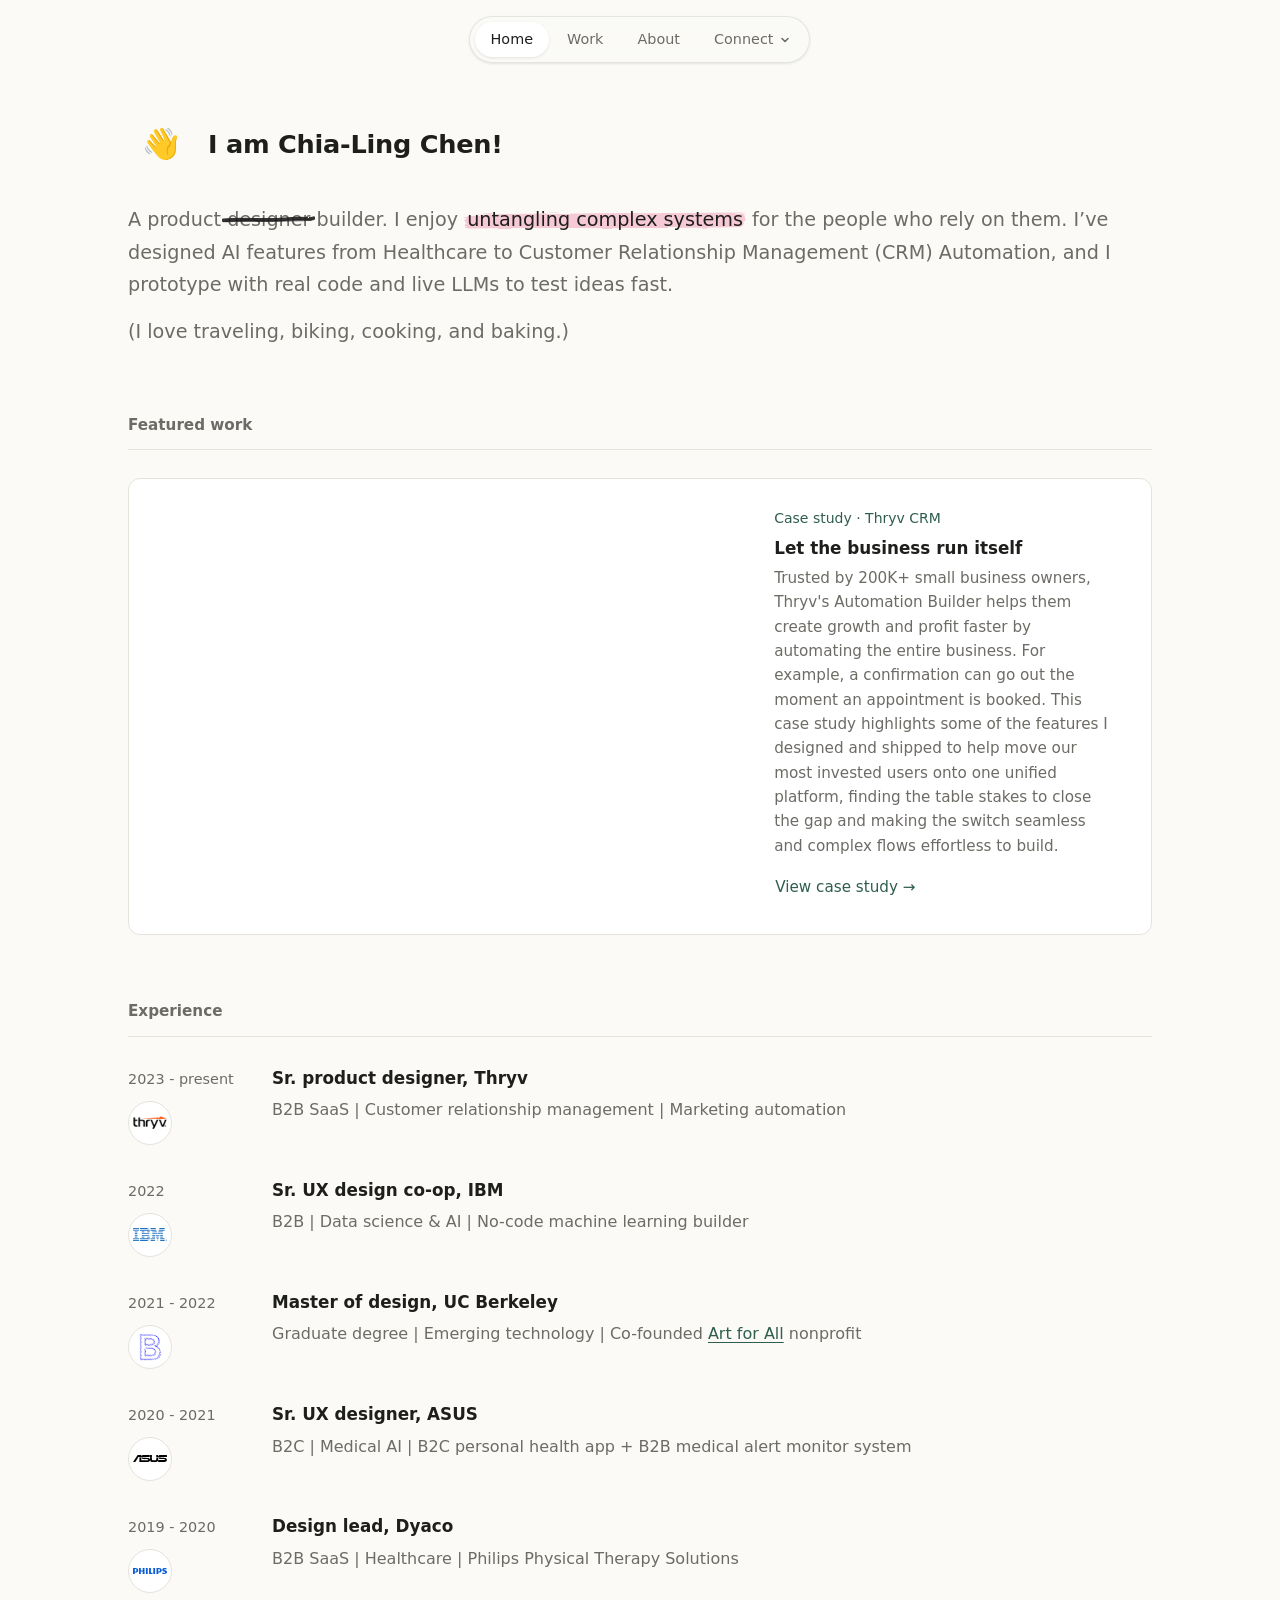
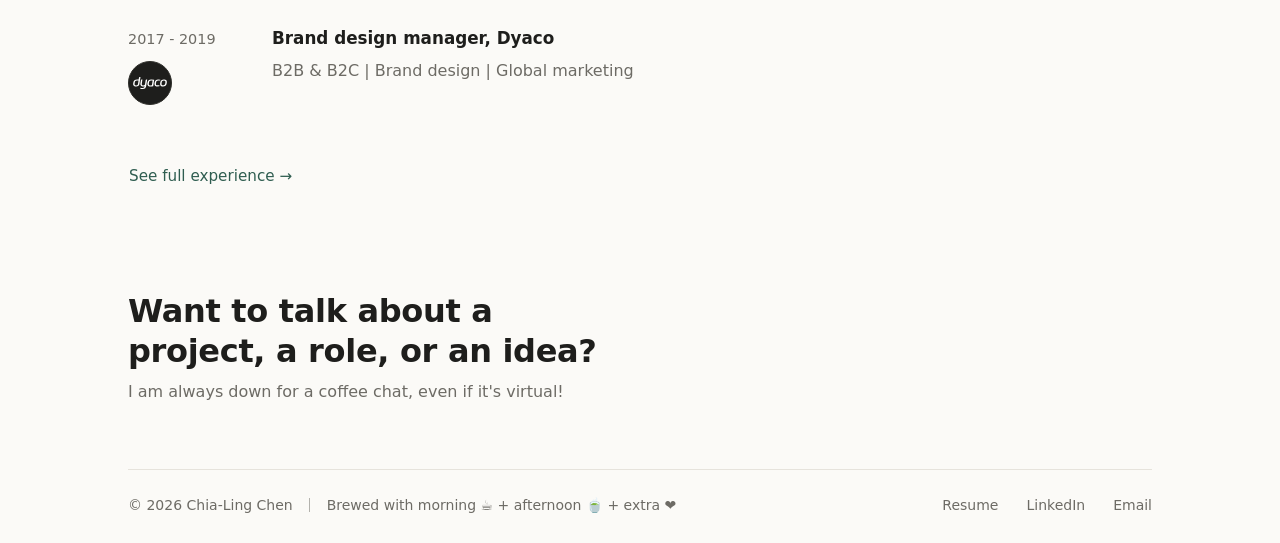
==== index.html @ 79705619 "Scale the AI loop diagram down beside its note Co-Authored-By: Claude Opus 5 <noreply@anthropic.com>" ====
<!doctype html>
<html lang="en">
<head>
  <meta charset="utf-8">
  <meta name="viewport" content="width=device-width, initial-scale=1">
  <meta name="color-scheme" content="light dark">
  <title>Chia-Ling Chen</title>
  <meta name="description" content="Chia-Ling Chen, product builder at Thryv CRM.">
  <link rel="stylesheet" href="style.css?v=75">
  <script>
    // First visit to home: hold the intro until the welcome sequence plays (?intro replays it)
    try {
      var replay = /[?&](intro|peek)\b/.test(location.search);
      if (!matchMedia('(prefers-reduced-motion: reduce)').matches && (replay || localStorage.getItem('home-intro') !== '1')) {
        document.documentElement.classList.add('intro-pending');
      }
    } catch (e) {}
  </script>
  <!-- Google tag (gtag.js) -->
  <script async src="https://www.googletagmanager.com/gtag/js?id=G-9GZDQ40ZDH"></script>
  <script>
    window.dataLayer = window.dataLayer || [];
    function gtag(){dataLayer.push(arguments);}
    gtag('js', new Date());
    gtag('config', 'G-9GZDQ40ZDH');
  </script>
</head>
<body>
  <main>
    <header class="site-header">
      <nav class="anchors" aria-label="Site">
        <span class="nav-indicator" aria-hidden="true"></span>
        <a href="index.html" aria-current="page">Home</a>
        <a href="thryv-automation.html">Work</a>
        <a href="about.html">About</a>
        <div class="nav-menu">
          <button class="nav-trigger" type="button" aria-expanded="false" aria-controls="connect-menu">Connect <svg class="nav-caret" viewBox="0 0 12 12" aria-hidden="true"><path d="M3 4.5 6 7.5 9 4.5"/></svg></button>
          <div class="nav-dropdown" id="connect-menu">
            <a href="https://app.box.com/s/g18ac6s28a0lqebf420xtzzz90ov93px" target="_blank" rel="noopener">
              <svg viewBox="0 0 24 24" aria-hidden="true"><path d="M14 3H7a2 2 0 0 0-2 2v14a2 2 0 0 0 2 2h10a2 2 0 0 0 2-2V8z"/><path d="M14 3v5h5M9 13h6M9 17h6"/></svg>Resume
            </a>
            <a href="https://www.linkedin.com/in/silvia-chia-ling-chen" target="_blank" rel="noopener">
              <svg viewBox="0 0 24 24" aria-hidden="true"><rect x="3" y="3" width="18" height="18" rx="3"/><path d="M8 10v7M8 7v.01M12 17v-4a2 2 0 0 1 4 0v4M12 10v7"/></svg>LinkedIn
            </a>
            <a href="mailto:chialing83@gmail.com">
              <svg viewBox="0 0 24 24" aria-hidden="true"><rect x="3" y="5" width="18" height="14" rx="2"/><path d="m3 7 9 6 9-6"/></svg>Email
            </a>
          </div>
        </div>
      </nav>
    </header>

    <header id="hi" class="hero">
      <div class="hero-top">
        <span class="avatar-ring">
          <span class="avatar" tabindex="0" role="img" aria-label="Chia-Ling Chen, profile picture">
            <span class="avatar__card">
              <img fetchpriority="high" decoding="async" class="avatar__photo" src="avatar.jpg" alt="" />
              <span class="avatar__wave" aria-hidden="true"><span class="avatar__hand">👋</span></span>
            </span>
          </span>
        </span>
        <div>
          <h1>I am Chia-Ling Chen!</h1>
        </div>
      </div>
      <p class="bio">A product <s>designer</s> builder. I enjoy <mark>untangling complex systems</mark> for the people who rely on them. I’ve designed AI features from Healthcare to Customer Relationship Management (CRM) Automation, and I prototype with real code and live LLMs to test ideas fast.</p>
      <p class="bio-aside">(I love traveling, biking, cooking, and baking.)</p>
    </header>

    <section id="highlights">
      <h2>Featured work</h2>
      <a class="card card--hero" href="thryv-automation.html">
        <figure class="card__media">
          <video autoplay src="media/thryv-automation/hero-flow.mp4" muted loop playsinline preload="auto" aria-label="Automation Builder canvas in Thryv CRM"></video>
        </figure>
        <div class="card__body">
          <div class="platform">Case study · Thryv CRM</div>
          <h3>Let the business run itself</h3>
          <p>Trusted by 200K+ small business owners, Thryv's Automation Builder helps them create growth and profit faster by automating the entire business. For example, a confirmation can go out the moment an appointment is booked. This case study highlights some of the features I designed and shipped to help move our most invested users onto one unified platform, finding the table stakes to close the gap and making the switch seamless and complex flows effortless to build.</p>
          <span class="card__cta">View case study →</span>
        </div>
      </a>
      <!-- Placeholder projects, hidden until they are ready: remove "hidden" to show them -->
      <div class="cards" hidden>
        <a class="card" href="#">
          <div class="platform">Web app</div>
          <h3>Project title</h3>
          <p>One line on what it is and why it matters.</p>
        </a>
        <a class="card" href="#">
          <div class="platform">Case study</div>
          <h3>Project title</h3>
          <p>One line on the problem you solved.</p>
        </a>
        <a class="card" href="#">
          <div class="platform">Open source</div>
          <h3>Project title</h3>
          <p>One line on what it does.</p>
        </a>
      </div>
    </section>

    <section id="experience">
      <h2>Experience</h2>
      <ol class="timeline">
        <li>
          <div class="year-col">
            <div class="year">2023 - present</div>
            <a class="logo logo--img" href="https://www.thryv.com/" target="_blank" rel="noopener" aria-label="Thryv website"><img decoding="async" loading="lazy" src="logos/thryv.png" alt=""></a>
          </div>
          <div>
            <h3>Sr. product designer, Thryv</h3>
            <p>B2B SaaS | Customer relationship management | Marketing automation</p>
          </div>
        </li>
        <li>
          <div class="year-col">
            <div class="year">2022</div>
            <a class="logo logo--img" href="https://www.ibm.com/" target="_blank" rel="noopener" aria-label="IBM website"><img decoding="async" loading="lazy" src="logos/ibm.svg" alt=""></a>
          </div>
          <div>
            <h3>Sr. UX design co-op, IBM</h3>
            <p>B2B | Data science &amp; AI | No-code machine learning builder</p>
          </div>
        </li>
        <li>
          <div class="year-col">
            <div class="year">2021 - 2022</div>
            <a class="logo logo--img" href="https://design.berkeley.edu/" target="_blank" rel="noopener" aria-label="Berkeley MDes website"><img decoding="async" loading="lazy" src="logos/berkeley-mdes.jpg" alt=""></a>
          </div>
          <div>
            <h3>Master of design, UC Berkeley</h3>
            <p>Graduate degree | Emerging technology | Co-founded <a href="https://app.art-for-all.tw/exhibitions" target="_blank" rel="noopener">Art for All</a> nonprofit</p>
          </div>
        </li>
        <li>
          <div class="year-col">
            <div class="year">2020 - 2021</div>
            <a class="logo logo--img" href="https://aics.asus.com/home/" target="_blank" rel="noopener" aria-label="ASUS website"><img decoding="async" loading="lazy" src="logos/asus.svg" alt=""></a>
          </div>
          <div>
            <h3>Sr. UX designer, ASUS</h3>
            <p>B2C | Medical AI | B2C personal health app + B2B medical alert monitor system</p>
          </div>
        </li>
        <li>
          <div class="year-col">
            <div class="year">2019 - 2020</div>
            <a class="logo logo--img" href="https://www.philips.com/" target="_blank" rel="noopener" aria-label="Philips website"><img decoding="async" loading="lazy" src="logos/philips.svg" alt=""></a>
          </div>
          <div>
            <h3>Design lead, Dyaco</h3>
            <p>B2B SaaS | Healthcare | Philips Physical Therapy Solutions</p>
          </div>
        </li>
        <li>
          <div class="year-col">
            <div class="year">2017 - 2019</div>
            <a class="logo logo--img logo--dark" href="https://dyaco.com/en/" target="_blank" rel="noopener" aria-label="Dyaco website"><img decoding="async" loading="lazy" src="logos/dyaco.svg" alt=""></a>
          </div>
          <div>
            <h3>Brand design manager, Dyaco</h3>
            <p>B2B &amp; B2C | Brand design | Global marketing</p>
          </div>
        </li>
      </ol>
      <p class="more"><a href="about.html">See full experience →</a></p>
    </section>

    <section class="cta" aria-label="Get in touch">
      <p class="footer__pitch">Want to talk about a project, a role, or an idea?</p>
      <p class="footer__sub">I am always down for a coffee chat, even if it's virtual!</p>
    </section>

    <footer>
      <p class="footer__note">&copy; 2026 Chia-Ling Chen <span class="footer__sep" aria-hidden="true"></span> Brewed with morning ☕️ + afternoon 🍵 + extra ❤️</p>
      <nav class="footer__links" aria-label="Contact">
        <a href="https://app.box.com/s/g18ac6s28a0lqebf420xtzzz90ov93px" target="_blank" rel="noopener">Resume</a>
        <a href="https://www.linkedin.com/in/silvia-chia-ling-chen" target="_blank" rel="noopener">LinkedIn</a>
        <a href="mailto:chialing83@gmail.com">Email</a>
      </nav>
    </footer>
  </main>
  <script>
    // Toggle on tap/click for touch devices
    const avatar = document.querySelector('.avatar');
    avatar.addEventListener('click', () => avatar.classList.toggle('is-active'));

    // First visit: play the welcome sequence, then flip the profile photo once to hint at the wave
    const root = document.documentElement;
    if (root.classList.contains('intro-pending')) {
      const start = () => {
        root.classList.remove('intro-pending');
        root.classList.add('intro-play');
        try { localStorage.setItem('home-intro', '1'); } catch (e) {}
        setTimeout(() => {
          if (avatar.matches(':hover') || avatar.classList.contains('is-active')) return;
          avatar.classList.add('is-peek');
          setTimeout(() => avatar.classList.remove('is-peek'), 1900);
        }, 150);
      };
      // Wait until the tab is visible, so a page opened in the background still gets it
      if (document.visibilityState === 'visible') start();
      else document.addEventListener('visibilitychange', function onShow() {
        if (document.visibilityState !== 'visible') return;
        document.removeEventListener('visibilitychange', onShow);
        start();
      });
    }
  </script>
  <script src="nav.js?v=2"></script>
  <script src="motion.js?v=7"></script>
</body>
</html>
---- style.css ----
:root {
  --bg: #fbfaf7;
  --fg: #1e1e1c;
  --muted: #6d6b65;
  --accent: #2f5d50;
  --card: #ffffff;
  --border: #e6e3dc;
  --avatar: #d9e4df;
  --mark: #f6d3dd;
  --strike-crayon: url("data:image/svg+xml,%3Csvg xmlns=%22http://www.w3.org/2000/svg%22 viewBox=%220 0 200 24%22 preserveAspectRatio=%22none%22%3E%3Cfilter id=%22c%22 x=%22-5%25%22 y=%22-50%25%22 width=%22110%25%22 height=%22200%25%22%3E%3CfeTurbulence type=%22fractalNoise%22 baseFrequency=%220.8%22 numOctaves=%222%22 seed=%223%22/%3E%3CfeDisplacementMap in=%22SourceGraphic%22 scale=%223%22/%3E%3C/filter%3E%3Cg filter=%22url%28%23c%29%22 fill=%22none%22 stroke=%22%231e1e1c%22 stroke-linecap=%22round%22%3E%3Cpath d=%22M3 13 C 45 9, 90 15, 135 11 S 185 13, 197 9%22 stroke-width=%226.8%22 opacity=%220.9%22/%3E%3Cpath d=%22M8 15 C 60 12, 120 16, 192 12%22 stroke-width=%223.2%22 opacity=%220.55%22/%3E%3C/g%3E%3C/svg%3E");
  --mark-brush: url("data:image/svg+xml,%3Csvg xmlns=%22http://www.w3.org/2000/svg%22 viewBox=%220 0 200 40%22 preserveAspectRatio=%22none%22%3E%3Cfilter id=%22b%22 x=%22-5%25%22 y=%22-20%25%22 width=%22110%25%22 height=%22140%25%22%3E%3CfeTurbulence type=%22fractalNoise%22 baseFrequency=%220.04 0.6%22 numOctaves=%222%22 seed=%227%22/%3E%3CfeDisplacementMap in=%22SourceGraphic%22 scale=%225%22/%3E%3C/filter%3E%3Cpath filter=%22url%28%23b%29%22 fill=%22%23f6c9d6%22 d=%22M5 10 C 50 5, 120 8, 196 5 C 198 15, 197 26, 195 34 C 140 38, 70 35, 4 37 C 2 28, 3 18, 5 10 Z%22/%3E%3C/svg%3E");
}
@media (prefers-color-scheme: dark) {
  :root:not([data-theme="light"]) {
    --bg: #161614;
    --fg: #f1efe9;
    --muted: #a3a197;
    --accent: #8fc7b5;
    --card: #1f1f1c;
    --border: #2e2e2a;
    --avatar: #2b3834;
    --mark: #5a3a46;
    --strike-crayon: url("data:image/svg+xml,%3Csvg xmlns=%22http://www.w3.org/2000/svg%22 viewBox=%220 0 200 24%22 preserveAspectRatio=%22none%22%3E%3Cfilter id=%22c%22 x=%22-5%25%22 y=%22-50%25%22 width=%22110%25%22 height=%22200%25%22%3E%3CfeTurbulence type=%22fractalNoise%22 baseFrequency=%220.8%22 numOctaves=%222%22 seed=%223%22/%3E%3CfeDisplacementMap in=%22SourceGraphic%22 scale=%223%22/%3E%3C/filter%3E%3Cg filter=%22url%28%23c%29%22 fill=%22none%22 stroke=%22%23f1efe9%22 stroke-linecap=%22round%22%3E%3Cpath d=%22M3 13 C 45 9, 90 15, 135 11 S 185 13, 197 9%22 stroke-width=%226.8%22 opacity=%220.9%22/%3E%3Cpath d=%22M8 15 C 60 12, 120 16, 192 12%22 stroke-width=%223.2%22 opacity=%220.55%22/%3E%3C/g%3E%3C/svg%3E");
    --mark-brush: url("data:image/svg+xml,%3Csvg xmlns=%22http://www.w3.org/2000/svg%22 viewBox=%220 0 200 40%22 preserveAspectRatio=%22none%22%3E%3Cfilter id=%22b%22 x=%22-5%25%22 y=%22-20%25%22 width=%22110%25%22 height=%22140%25%22%3E%3CfeTurbulence type=%22fractalNoise%22 baseFrequency=%220.04 0.6%22 numOctaves=%222%22 seed=%227%22/%3E%3CfeDisplacementMap in=%22SourceGraphic%22 scale=%225%22/%3E%3C/filter%3E%3Cpath filter=%22url%28%23b%29%22 fill=%22%236a3d4d%22 d=%22M5 10 C 50 5, 120 8, 196 5 C 198 15, 197 26, 195 34 C 140 38, 70 35, 4 37 C 2 28, 3 18, 5 10 Z%22/%3E%3C/svg%3E");
  }
}
:root[data-theme="dark"] {
  --bg: #161614;
  --fg: #f1efe9;
  --muted: #a3a197;
  --accent: #8fc7b5;
  --card: #1f1f1c;
  --border: #2e2e2a;
  --avatar: #2b3834;
  --mark: #5a3a46;
  --strike-crayon: url("data:image/svg+xml,%3Csvg xmlns=%22http://www.w3.org/2000/svg%22 viewBox=%220 0 200 24%22 preserveAspectRatio=%22none%22%3E%3Cfilter id=%22c%22 x=%22-5%25%22 y=%22-50%25%22 width=%22110%25%22 height=%22200%25%22%3E%3CfeTurbulence type=%22fractalNoise%22 baseFrequency=%220.8%22 numOctaves=%222%22 seed=%223%22/%3E%3CfeDisplacementMap in=%22SourceGraphic%22 scale=%223%22/%3E%3C/filter%3E%3Cg filter=%22url%28%23c%29%22 fill=%22none%22 stroke=%22%23f1efe9%22 stroke-linecap=%22round%22%3E%3Cpath d=%22M3 13 C 45 9, 90 15, 135 11 S 185 13, 197 9%22 stroke-width=%226.8%22 opacity=%220.9%22/%3E%3Cpath d=%22M8 15 C 60 12, 120 16, 192 12%22 stroke-width=%223.2%22 opacity=%220.55%22/%3E%3C/g%3E%3C/svg%3E");
  --mark-brush: url("data:image/svg+xml,%3Csvg xmlns=%22http://www.w3.org/2000/svg%22 viewBox=%220 0 200 40%22 preserveAspectRatio=%22none%22%3E%3Cfilter id=%22b%22 x=%22-5%25%22 y=%22-20%25%22 width=%22110%25%22 height=%22140%25%22%3E%3CfeTurbulence type=%22fractalNoise%22 baseFrequency=%220.04 0.6%22 numOctaves=%222%22 seed=%227%22/%3E%3CfeDisplacementMap in=%22SourceGraphic%22 scale=%225%22/%3E%3C/filter%3E%3Cpath filter=%22url%28%23b%29%22 fill=%22%236a3d4d%22 d=%22M5 10 C 50 5, 120 8, 196 5 C 198 15, 197 26, 195 34 C 140 38, 70 35, 4 37 C 2 28, 3 18, 5 10 Z%22/%3E%3C/svg%3E");
}
* { box-sizing: border-box; }
[hidden] { display: none !important; }
html { scroll-behavior: smooth; scroll-padding-top: 88px; }
body {
  margin: 0;
  background: var(--bg);
  color: var(--fg);
  font-family: system-ui, -apple-system, "Segoe UI", Roboto, sans-serif;
  line-height: 1.6;
}
main {
  /* Width follows the viewport: full width on phones, a share of the screen above */
  width: 100%;
  margin: 0 auto;
  padding: 112px 20px 27px; /* room for the fixed nav; footer text sits 31px from the bottom, like the nav text from the top */
}
a { color: var(--accent); text-underline-offset: 3px; }

/* Floating frosted-glass nav pill with a sliding highlight */
.site-header {
  position: fixed;
  top: 16px;
  left: 0;
  right: 0;
  z-index: 50;
  display: flex;
  justify-content: center;
  padding: 0 16px;
  pointer-events: none;
}
nav.anchors {
  position: relative;
  display: flex;
  gap: 2px;
  padding: 5px;
  font-size: max(14px, 0.9rem);
  border-radius: 999px;
  background: color-mix(in srgb, var(--bg) 60%, transparent);
  -webkit-backdrop-filter: blur(12px) saturate(1.5);
  backdrop-filter: blur(12px) saturate(1.5);
  border: 1px solid color-mix(in srgb, var(--fg) 10%, transparent);
  box-shadow: 0 1px 3px rgba(0, 0, 0, 0.08), 0 1px 2px -1px rgba(0, 0, 0, 0.08);
  pointer-events: auto;
  transition: box-shadow 0.3s ease, background-color 0.3s ease;
}
.site-header.is-scrolled nav.anchors {
  background: color-mix(in srgb, var(--bg) 72%, transparent);
  box-shadow: 0 6px 20px rgba(0, 0, 0, 0.10), 0 1px 3px rgba(0, 0, 0, 0.06);
}
nav.anchors a {
  position: relative;
  z-index: 1;
  padding: 6px 16px;
  border-radius: 999px;
  color: var(--muted);
  font-weight: 500;
  text-decoration: none;
  transition: color 0.2s ease;
}
nav.anchors a:hover,
nav.anchors a:focus-visible,
nav.anchors a[aria-current="page"] { color: var(--fg); }
.nav-menu { position: relative; display: flex; }
.nav-trigger {
  position: relative;
  z-index: 1;
  display: inline-flex;
  align-items: center;
  gap: 4px;
  padding: 6px 14px 6px 16px;
  border: 0;
  border-radius: 999px;
  background: none;
  font: inherit;
  font-weight: 500;
  color: var(--muted);
  cursor: pointer;
  transition: color 0.2s ease;
}
.nav-trigger:hover, .nav-trigger:focus-visible, .nav-menu.is-open .nav-trigger { color: var(--fg); }
.nav-caret { width: 12px; height: 12px; fill: none; stroke: currentColor; stroke-width: 1.6; stroke-linecap: round; stroke-linejoin: round; transition: transform 0.25s ease; }
.nav-menu.is-open .nav-caret { transform: rotate(180deg); }
.nav-dropdown {
  position: absolute;
  top: calc(100% + 12px);
  right: -5px;
  min-width: 168px;
  padding: 6px;
  border-radius: 16px;
  background: color-mix(in srgb, var(--bg) 85%, transparent);
  -webkit-backdrop-filter: blur(12px) saturate(1.5);
  backdrop-filter: blur(12px) saturate(1.5);
  border: 1px solid color-mix(in srgb, var(--fg) 10%, transparent);
  box-shadow: 0 10px 30px rgba(0, 0, 0, 0.12), 0 2px 6px rgba(0, 0, 0, 0.06);
  opacity: 0;
  visibility: hidden;
  transform: translateY(-6px) scale(0.98);
  transform-origin: top right;
  transition: opacity 0.2s ease, transform 0.25s cubic-bezier(0.22, 1, 0.36, 1), visibility 0s linear 0.25s;
}
.nav-menu.is-open .nav-dropdown {
  opacity: 1;
  visibility: visible;
  transform: none;
  transition: opacity 0.2s ease, transform 0.25s cubic-bezier(0.22, 1, 0.36, 1), visibility 0s;
}
nav.anchors .nav-dropdown a {
  display: flex;
  align-items: center;
  gap: 10px;
  padding: 8px 12px;
  border-radius: 10px;
  color: var(--fg);
  transition: background-color 0.15s ease, color 0.15s ease;
}
nav.anchors .nav-dropdown a:hover,
nav.anchors .nav-dropdown a:focus-visible { background: var(--card); color: var(--accent); }
.nav-dropdown svg { width: 16px; height: 16px; flex-shrink: 0; fill: none; stroke: currentColor; stroke-width: 1.8; stroke-linecap: round; stroke-linejoin: round; }
.nav-indicator {
  position: absolute;
  top: 5px;
  bottom: 5px;
  left: 0;
  width: 0;
  border-radius: 999px;
  background: var(--card);
  box-shadow: 0 1px 3px rgba(0, 0, 0, 0.10);
  opacity: 0;
  transition: left 0.35s cubic-bezier(0.4, 0, 0.2, 1), width 0.35s cubic-bezier(0.4, 0, 0.2, 1), opacity 0.2s ease;
}
@media (prefers-reduced-motion: reduce) {
  .nav-indicator { transition: opacity 0.2s ease; }
}

.hero-top { display: flex; align-items: center; gap: 16px; margin: 0 0 28px; }
.avatar-ring {
  display: inline-flex;
  flex-shrink: 0;
  padding: 2px;
  border: 2px solid var(--accent);
  border-radius: 50%;
  transition: transform 0.2s ease, border-color 0.3s ease;
}
/* Wave state: drop the ring and the circle so only the hand shows */
.avatar-ring:hover,
.avatar-ring:focus-within,
.avatar-ring:has(.is-active),
.avatar-ring:has(.is-peek) {
  border-color: transparent;
}
.avatar {
  display: block;
  position: relative;
  width: 3.5rem;
  height: 3.5rem;
  border-radius: 50%;
  cursor: pointer;
  outline: none;
  perspective: 400px;
}
/* Card that flips horizontally: photo on the front, wave on the back */
.avatar__card {
  position: absolute;
  inset: 0;
  transform-style: preserve-3d;
  transition: transform 0.6s cubic-bezier(0.4, 0.2, 0.2, 1);
}
.avatar:hover .avatar__card,
.avatar:focus .avatar__card,
.avatar.is-active .avatar__card,
.avatar.is-peek .avatar__card {
  transform: rotateY(180deg);
}
.avatar__photo,
.avatar__wave {
  position: absolute;
  inset: 0;
  width: 100%;
  height: 100%;
  border-radius: 50%;
  backface-visibility: hidden;
  -webkit-backface-visibility: hidden;
}
.avatar__photo {
  object-fit: cover;
  background: var(--avatar);
}
.avatar__wave {
  display: flex;
  align-items: center;
  justify-content: center;
  font-size: 1.875rem;
  transform: rotateY(180deg);
}
.avatar__hand { display: inline-block; transform-origin: 70% 70%; }
.avatar:hover .avatar__hand,
.avatar:focus .avatar__hand,
.avatar.is-active .avatar__hand,
.avatar.is-peek .avatar__hand {
  animation: wave 0.8s ease-in-out 0.5s;
}
@media (prefers-reduced-motion: reduce) {
  .avatar__card { transition: none; }
  .avatar__hand { animation: none !important; }
}
@keyframes wave {
  0%, 100% { transform: rotate(0deg); }
  20%      { transform: rotate(18deg); }
  40%      { transform: rotate(-12deg); }
  60%      { transform: rotate(14deg); }
  80%      { transform: rotate(-6deg); }
}
.hero h1 { font-size: 1.6rem; margin: 0; letter-spacing: -0.01em; line-height: 1.2; }
.hero .sub { margin: 2px 0 0; font-size: max(14px, 0.95rem); color: var(--muted); }
.bio { margin: 0; font-size: 1.2rem; line-height: 1.7; color: var(--muted); }
.bio s {
  /* Crayon-style strike, drawn as a textured stroke across the word */
  position: relative;
  text-decoration: none;
  padding: 0 3px;
  margin: 0 -3px;
}
.bio s::after {
  content: "";
  position: absolute;
  left: -2px;
  right: -2px;
  top: 50%;
  height: 0.7em;
  transform: translateY(-50%);
  background: var(--strike-crayon) no-repeat center / 100% 100%;
  pointer-events: none;
}
.bio-aside { margin: 14px 0 0; font-size: 1.2rem; line-height: 1.7; color: var(--muted); }
.bio mark {
  /* Hand-drawn marker highlight with uneven edges; repeats cleanly across line wraps */
  background: var(--mark-brush) no-repeat 0 55% / 100% 88%;
  -webkit-box-decoration-break: clone;
  box-decoration-break: clone;
  color: var(--fg);
  padding: 0 6px;
  margin: 0 -3px;
}

.page-head h1 { font-size: 1.6rem; margin: 0 0 8px; letter-spacing: -0.01em; line-height: 1.2; }
.page-head p { margin: 0; font-size: 1.1rem; color: var(--muted); }
.more { margin: 20px 0 0; font-size: max(14px, 0.95rem); }
.more a { text-decoration: none; }

section { margin-top: 64px; scroll-margin-top: 24px; }
h2 {
  font-size: max(14px, 0.95rem);
  font-weight: 600;
  color: var(--muted);
  margin: 0 0 28px;
  padding-bottom: 12px;
  border-bottom: 1px solid var(--border);
}

.timeline {
  list-style: none;
  margin: 0;
  padding: 0;
}
.timeline > li {
  display: grid;
  grid-template-columns: 7.5rem 1fr;
  gap: 24px;
  padding: 0 0 32px;
}
.year-col { display: flex; flex-direction: column; align-items: flex-start; gap: 10px; }
.year { color: var(--muted); font-size: max(14px, 0.9rem); padding-top: 3px; }
.timeline h3 { font-size: 1.05rem; margin: 0 0 6px; }
.timeline p { margin: 0; color: var(--muted); }
.timeline ul { margin: 0; padding-left: 1.1em; color: var(--muted); }
.timeline ul li + li { margin-top: 6px; }
.logo {
  display: grid;
  place-items: center;
  flex-shrink: 0;
  width: 2.75rem;
  height: 2.75rem;
  border-radius: 50%;
  overflow: hidden;
  background: var(--card);
  border: 1px solid var(--border);
  color: var(--muted);
  font-size: max(14px, 0.9rem);
  font-weight: 600;
}
.logo--img { padding: 4px; background: #fff; border-color: #e6e3dc; }
.logo--dark { background: #1e1e1c; border-color: #2e2e2a; }
a.logo { transition: transform 0.15s ease, box-shadow 0.15s ease; }
a.logo:hover, a.logo:focus-visible { transform: translateY(-2px); box-shadow: 0 0 0 2px var(--accent); }
.logo img { display: block; width: 100%; height: 100%; object-fit: contain; }
.exp-media { margin: 4px 0 14px; max-width: 80%; }
.exp-media img,
.exp-media video,
.exp-media__placeholder {
  display: block;
  width: 100%;
  aspect-ratio: 16 / 9;
  border: 1px solid var(--border);
  border-radius: 10px;
  object-fit: cover;
}
.exp-media__placeholder {
  display: grid;
  place-items: center;
  color: var(--muted);
  font-size: max(14px, 0.875rem);
  background: var(--card);
  border: 1px dashed var(--border);
}
.links { display: flex; flex-wrap: wrap; gap: 8px; margin-top: 12px; }
.link-btn {
  display: inline-flex;
  align-items: center;
  gap: 6px;
  padding: 5px 12px;
  font-size: max(14px, 0.875rem);
  color: var(--fg);
  text-decoration: none;
  background: var(--card);
  border: 1px solid var(--border);
  border-radius: 999px;
  transition: border-color 0.15s, color 0.15s;
}
.link-btn:hover, .link-btn:focus-visible { color: var(--accent); border-color: var(--accent); }

.cards {
  display: grid;
  grid-template-columns: repeat(auto-fit, minmax(200px, 1fr));
  gap: 16px;
}
.card {
  display: block;
  background: var(--card);
  border: 1px solid var(--border);
  border-radius: 12px;
  padding: 18px 20px;
  color: inherit;
  text-decoration: none;
  transition: border-color 0.15s ease, transform 0.15s ease;
}
.card:hover { border-color: var(--accent); transform: translateY(-2px); }
.card--hero {
  display: grid;
  grid-template-columns: 1fr;
  padding: 0;
  overflow: hidden;
  margin-bottom: 16px;
}
.card__media { margin: 0; }
.card__media img,
.card__media video,
.card--hero .exp-media__placeholder {
  display: block;
  width: 100%;
  height: 100%;
  aspect-ratio: 16 / 9;
  object-fit: cover;
  border: 0;
  border-radius: 0;
}
.card--hero .exp-media__placeholder { display: grid; place-items: center; border-bottom: 1px solid var(--border); }
.card__body { padding: 22px 24px 24px; display: flex; flex-direction: column; justify-content: center; }
.card--hero h3 { font-size: 1.35rem; margin: 8px 0 8px; }
.card--hero p { font-size: max(14px, 1rem); line-height: 1.6; }
.card__cta { margin-top: 16px; font-size: max(14px, 0.95rem); color: var(--accent); }
@media (min-width: 768px) {
  .card--hero { grid-template-columns: 3fr 2fr; }
  .card--hero .exp-media__placeholder { border-bottom: 0; border-right: 1px solid var(--border); }
  .card__body { padding: 28px 32px; }
}
.platform { font-size: max(14px, 0.875rem); font-weight: 500; color: var(--accent); }
.card h3 { margin: 6px 0 4px; font-size: 1.05rem; }
.card p { margin: 0; color: var(--muted); font-size: max(14px, 0.95rem); }


/* Closing call to action, left-aligned like the rest of the content */
.cta { margin-top: 96px; }
footer {
  display: flex;
  flex-wrap: wrap;
  align-items: center;
  justify-content: space-between;
  gap: 12px 32px;
  margin-top: 64px;
  padding-top: 24px;
  border-top: 1px solid var(--border);
  color: var(--muted);
}
.footer__pitch { max-width: 26em; margin: 0 0 8px; text-wrap: balance; font-size: 2rem; font-weight: 600; line-height: 1.25; letter-spacing: -0.01em; color: var(--fg); }
.footer__sub { margin: 0; font-size: max(14px, 1rem); color: var(--muted); }
.social { display: flex; justify-content: center; gap: 12px; margin-bottom: 32px; }
.icon-btn {
  display: grid;
  place-items: center;
  width: 2.75rem;
  height: 2.75rem;
  border-radius: 50%;
  border: 1px solid var(--border);
  background: var(--card);
  color: var(--fg);
  transition: color 0.15s ease, border-color 0.15s ease, transform 0.15s ease;
}
.icon-btn:hover, .icon-btn:focus-visible { color: var(--accent); border-color: var(--accent); transform: translateY(-2px); }
.icon-btn svg { width: 1.2rem; height: 1.2rem; fill: none; stroke: currentColor; stroke-width: 1.8; stroke-linecap: round; stroke-linejoin: round; }
.footer__note { margin: 0; font-size: 14px; color: var(--muted); }
.footer__sep { display: inline-block; width: 1px; height: 1em; margin: 0 12px; vertical-align: -0.15em; background: currentColor; opacity: 0.5; }
.footer__links { display: flex; flex-wrap: wrap; gap: 8px 28px; font-size: 14px; }
.footer__links a { color: var(--muted); text-decoration: none; transition: color 0.15s ease; }
.footer__links a:hover, .footer__links a:focus-visible { color: var(--fg); }

/* Content width breakpoints, as a share of the viewport */
@media (min-width: 768px) {
  main { width: 86vw; padding-left: 0; padding-right: 0; }
}
@media (min-width: 1024px) {
  main { width: 80vw; }
}
@media (min-width: 1440px) {
  main { width: 72vw; max-width: 1280px; }
  html { font-size: 106.25%; }  /* 17px base */
}
@media (min-width: 1920px) {
  html { font-size: 112.5%; }   /* 18px base */
}

/* Keep long text at a readable line length inside the wider column */

@media (max-width: 480px) {
  .footer__pitch { font-size: 1.5rem; }
  .hero h1 { font-size: 1.4rem; }
  .timeline > li { grid-template-columns: 1fr; gap: 8px; }
  .year-col { flex-direction: row; align-items: center; }
}

/* ---------- Subtle motion ---------- */
/* Scroll reveal: only hides content once motion.js has confirmed it can reveal it */
.reveal-ready .reveal {
  opacity: 0;
  transform: translateY(18px);
  transition: opacity 0.7s cubic-bezier(0.22, 1, 0.36, 1), transform 0.7s cubic-bezier(0.22, 1, 0.36, 1);
  transition-delay: var(--reveal-delay, 0ms);
}
.reveal-ready .reveal.is-visible { opacity: 1; transform: none; }

/* Hero work: the image eases in slightly on hover */
.card__media { overflow: hidden; }
.card__media > * { transition: transform 0.8s cubic-bezier(0.22, 1, 0.36, 1); }
.card--hero:hover .card__media > * { transform: scale(1.03); }
.card__cta { transition: transform 0.2s ease; display: inline-block; }
.card--hero:hover .card__cta { transform: translateX(4px); }

/* Text links with an arrow nudge right on hover */
.more a {
  /* Same nudge as the card's "View case study" link */
  display: inline-block;
  color: var(--accent);
  text-decoration: none;
  transition: transform 0.2s ease;
}
.more a:hover, .more a:focus-visible { transform: translateX(4px); }

@media (prefers-reduced-motion: reduce) {
  .reveal-ready .reveal { opacity: 1; transform: none; transition: none; }
  .card__media > *, .card__cta, .more a { transition: none; }
}

/* ---------- Case study ---------- */
.case-hero { margin: 0 0 48px; border-radius: 16px; overflow: hidden; background: var(--card); border: 1px solid var(--border); }
.case-hero video, .case-hero img { display: block; width: 100%; height: auto; }
/* Hero built from crops of one video, laid out as separate readable tiles */
.case-hero--clips {
  display: grid;
  grid-template-columns: 1.405fr 1.004fr;
  gap: 16px;
  background: none;
  border: 0;
  border-radius: 0;
  overflow: visible;
}
.hero-clip { position: relative; overflow: hidden; border-radius: 14px; border: 1px solid var(--border); background: #f7f7f7; }
.hero-clip video { display: block; width: 100%; height: 100%; object-fit: cover; }
.hero-clip--flow { grid-column: 1 / -1; }
/* Trim more off the left edge of the flow clip (about 19px of source) than the right (about 5px) */
.hero-clip--flow video { object-position: 80% 50%; }
/* Wider screens: all three clips in one short row so the title shows without scrolling */
@media (min-width: 768px) {
  .case-hero--clips { grid-template-columns: 2.216fr 1.405fr 1.004fr; gap: 12px; margin-bottom: 40px; }
  .hero-clip--flow { grid-column: auto; }
}

.case-kicker { margin: 0 0 8px; font-size: max(14px, 0.9rem); font-weight: 500; color: var(--accent); }
.case-head h1 { margin: 0 0 16px; font-size: 2rem; font-weight: 600; line-height: 1.2; letter-spacing: -0.01em; }
.case-lead { margin: 0; font-size: 1.2rem; line-height: 1.65; color: var(--muted); }
.case-meta {
  display: grid;
  grid-template-columns: repeat(auto-fit, minmax(160px, 1fr));
  gap: 20px 32px;
  margin: 40px 0 0;
  padding: 0;
}
.case-meta dt { font-size: max(14px, 0.875rem); color: var(--muted); margin: 0 0 4px; }
.case-meta dd { margin: 0; font-weight: 500; }
.case-section { margin-top: 72px; }
/* A rule marks the start of each opportunity */
.case-section--divided { margin-top: 80px; padding-top: 64px; border-top: 1px solid var(--border); }
.case-section h2 {
  margin: 0 0 16px;
  padding: 0;
  border: 0;
  font-size: 2rem;
  font-weight: 600;
  line-height: 1.2;
  letter-spacing: -0.01em;
  color: var(--fg);
}
.case-section h3 { margin: 40px 0 12px; font-size: 1.2rem; }

.case-text p { margin: 0 0 16px; color: var(--muted); line-height: 1.75; }
.case-text p.case-kicker { margin-bottom: 8px; color: var(--accent); }
.case-callout {
  padding: 16px 20px;
  border-left: 3px solid var(--accent);
  border-radius: 0;
  background: var(--card);
  color: var(--fg) !important;
}
.case-text .case-callout p { margin: 0 0 10px; color: var(--fg); }
.case-text .case-callout p:last-child { margin-bottom: 0; }
.case-text .case-callout .case-callout__title { margin-bottom: 2px; font-size: 1.1rem; font-weight: 600; }
.case-text .case-callout .case-callout__sub { color: var(--muted); }
.case-text .case-callout + .case-callout { margin-top: 16px; }
.case-text .case-callout ul { margin: 0; padding-left: 1.2em; color: var(--fg); line-height: 1.75; }
.case-text .case-callout li + li { margin-top: 6px; }
.case-list, .case-goals { margin: 0; padding-left: 1.2em; color: var(--muted); line-height: 1.75; }
.case-list li + li, .case-goals li + li { margin-top: 10px; }
.case-goals strong { color: var(--fg); }
.case-stats {
  list-style: none;
  margin: 0;
  padding: 0;
  display: grid;
  grid-template-columns: repeat(auto-fit, minmax(180px, 1fr));
  gap: 16px;
}
.case-stats li { padding: 20px; background: var(--card); border: 1px solid var(--border); border-radius: 12px; }
.case-stats strong { display: block; font-size: 2rem; line-height: 1.1; letter-spacing: -0.02em; color: var(--accent); }
.case-stats span { display: block; margin-top: 8px; color: var(--muted); font-size: max(14px, 0.95rem); line-height: 1.5; }
.case-figure { margin: 32px 0 0; }
.case-stats--outcome { margin-top: 32px; }
.case-figure img, .case-figure video {
  display: block;
  width: 100%;
  height: auto;
  border-radius: 12px;
  border: 1px solid var(--border);
  background: #fff;
}
/* Crops empty margins out of a clip without re-encoding it */
.video-crop { position: relative; overflow: hidden; border-radius: 12px; border: 1px solid var(--border); background: #fff; }
.case-figure .video-crop video { position: absolute; max-width: none; height: auto; border: 0; border-radius: 0; }
.case-figure figcaption { margin-top: 10px; font-size: max(14px, 0.9rem); color: var(--muted); }
/* Clips shown side by side share one frame shape so they line up */
.case-pair .case-figure video { aspect-ratio: 2 / 1; object-fit: cover; }
.case-figure--text { margin-bottom: 32px; }
.case-figure--small { max-width: 28rem; }
.case-split--logic { margin-bottom: 8px; }
/* Artwork with a transparent background sits straight on the page */
.case-figure--bare img { background: transparent; border: 0; border-radius: 0; }
/* Its dark text needs a light surface in dark mode */
@media (prefers-color-scheme: dark) {
  :root:not([data-theme="light"]) .case-figure--bare img { background: #f1efe9; border-radius: 12px; }
}
:root[data-theme="dark"] .case-figure--bare img { background: #f1efe9; border-radius: 12px; }
.case-pair { display: grid; grid-template-columns: 1fr; gap: 0 24px; }
.case-back { margin-top: 72px; }
@media (min-width: 900px) {
  .case-split { display: grid; grid-template-columns: 5fr 6fr; gap: 48px; align-items: center; }
  .case-split .case-figure { margin-top: 0; }
  .case-split--logic { grid-template-columns: minmax(0, 24rem) minmax(0, 1fr); gap: 40px; margin-top: 8px; }
  .case-split--logic .case-text p:last-of-type { margin-bottom: 16px; }
  /* A diagram beside a short note: the text leads, the artwork sits smaller */
  .case-split--note { grid-template-columns: minmax(0, 1fr) minmax(0, 22rem); }
  .case-pair { grid-template-columns: 1fr 1fr; align-items: start; }
  .case-pair--uneven { grid-template-columns: 3fr 2fr; }
  .case-pair--match { grid-template-columns: var(--a) var(--b); }
}

/* ---------- Lightbox ---------- */
.is-zoomable { cursor: zoom-in; transition: transform 0.25s ease, box-shadow 0.25s ease; }
.case-figure .is-zoomable:hover,
.exp-media .is-zoomable:hover { box-shadow: 0 8px 24px rgba(0, 0, 0, 0.08); }
.is-zoomable:focus-visible { outline: 2px solid var(--accent); outline-offset: 3px; }
html.lightbox-open { overflow: hidden; }
.lightbox {
  width: 100vw;
  height: 100dvh;
  max-width: none;
  max-height: none;
  margin: 0;
  padding: 0;
  border: 0;
  background: transparent;
  color: var(--fg);
  overflow: hidden;
}
.lightbox::backdrop { background: color-mix(in srgb, var(--bg) 96%, transparent); -webkit-backdrop-filter: blur(6px); backdrop-filter: blur(6px); }
.lightbox[open] { display: grid; grid-template-rows: auto 1fr auto; animation: lightbox-in 0.25s ease; }
@keyframes lightbox-in { from { opacity: 0; } to { opacity: 1; } }
.lightbox__bar { display: flex; align-items: center; justify-content: space-between; gap: 12px; padding: 14px 16px; }
.lightbox__count { font-size: max(14px, 0.9rem); opacity: 0.8; }
.lightbox__tools { display: flex; gap: 6px; }
.lightbox__btn, .lightbox__nav {
  display: grid;
  place-items: center;
  min-width: 40px;
  height: 40px;
  padding: 0 10px;
  border: 1px solid color-mix(in srgb, var(--fg) 18%, transparent);
  border-radius: 999px;
  background: color-mix(in srgb, var(--fg) 8%, transparent);
  color: inherit;
  font: inherit;
  font-size: max(14px, 0.95rem);
  cursor: pointer;
  transition: background-color 0.15s ease, border-color 0.15s ease;
}
.lightbox__btn:hover, .lightbox__nav:hover,
.lightbox__btn:focus-visible, .lightbox__nav:focus-visible { background: color-mix(in srgb, var(--fg) 18%, transparent); border-color: color-mix(in srgb, var(--fg) 40%, transparent); outline: none; }
.lightbox__btn[hidden] { display: none; }
.lightbox__zoom { min-width: 64px; }
.lightbox__stage {
  position: relative;
  overflow: auto;
  display: grid;
  place-items: center;
  padding: 0 64px;
  overscroll-behavior: contain;
}
.lightbox__stage img, .lightbox__stage video {
  display: block;
  max-width: 100%;
  max-height: calc(100dvh - 150px);
  border-radius: 10px;
  background: #fff;
  user-select: none;
}
.lightbox__stage img { cursor: zoom-in; }
.lightbox__stage.is-zoomed { place-items: start; }
.lightbox__stage.is-zoomed img { max-width: none; max-height: none; cursor: grab; border-radius: 0; }
.lightbox__stage.is-dragging img { cursor: grabbing; }
.lightbox__nav {
  position: absolute;
  top: 50%;
  transform: translateY(-50%);
  width: 44px;
  height: 44px;
  padding: 0;
  font-size: 1.5rem;
  line-height: 1;
}
.lightbox__nav--prev { left: 12px; }
.lightbox__nav--next { right: 12px; }
.lightbox__caption { margin: 0; padding: 12px 16px 18px; text-align: center; font-size: max(14px, 0.95rem); opacity: 0.85; }
@media (max-width: 600px) {
  .lightbox__stage { padding: 0 12px; }
  .lightbox__nav { top: auto; bottom: 56px; transform: none; }
}
@media (prefers-reduced-motion: reduce) {
  .lightbox[open] { animation: none; }
  .is-zoomable { transition: none; }
}

/* ---------- Home welcome sequence (first visit) ---------- */
.intro-pending .hero-top,
.intro-pending .bio,
.intro-pending .bio-aside { opacity: 0; }
.intro-play .hero-top { animation: intro-up 0.7s cubic-bezier(0.22, 1, 0.36, 1) both; }
.intro-play .bio { animation: intro-up 0.7s cubic-bezier(0.22, 1, 0.36, 1) 0.25s both; }
.intro-play .bio-aside { animation: intro-up 0.6s cubic-bezier(0.22, 1, 0.36, 1) 0.5s both; }
@keyframes intro-up { from { opacity: 0; transform: translateY(14px); } to { opacity: 1; transform: none; } }

/* ---------- Case study masthead ---------- */
/* Hero and title stay pinned while the rest of the case study scrolls up over them */
.masthead-pinned .case-masthead { position: sticky; top: 112px; z-index: 0; }
.masthead-pinned .case-body {
  position: relative;
  z-index: 1;
  background: var(--bg);
  margin-top: -8px;
  /* extend the sheet past the content edges so the pinned hero never peeks out at the sides */
  box-shadow: 0 0 0 100vmax var(--bg);
  clip-path: inset(0 -100vmax 0);  /* extend sideways only, never over the footer below */
  padding-top: 8px;
}

@media (max-width: 480px) {
  .case-head h1, .case-section h2 { font-size: 1.6rem; }
}

/* Text buttons ("View case study", "See full experience"): a pill stroke appears on hover.
   The border and padding are always there, so nothing shifts when it shows; the negative
   margin keeps the label aligned with the text around it. */
.card__cta,
.more a {
  padding: 6px 14px;
  margin-left: -14px;
  border: 1px solid transparent;
  border-radius: 999px;
  transition: transform 0.2s ease, border-color 0.2s ease;
}
.card--hero:hover .card__cta,
.card--hero:focus-visible .card__cta,
.more a:hover,
.more a:focus-visible { border-color: var(--accent); }
.card__body .card__cta { align-self: flex-start; margin-top: 10px; }
@media (prefers-reduced-motion: reduce) {
  .card__cta, .more a { transition: border-color 0.2s ease; }
  .card--hero:hover .card__cta, .more a:hover, .more a:focus-visible { transform: none; }
}
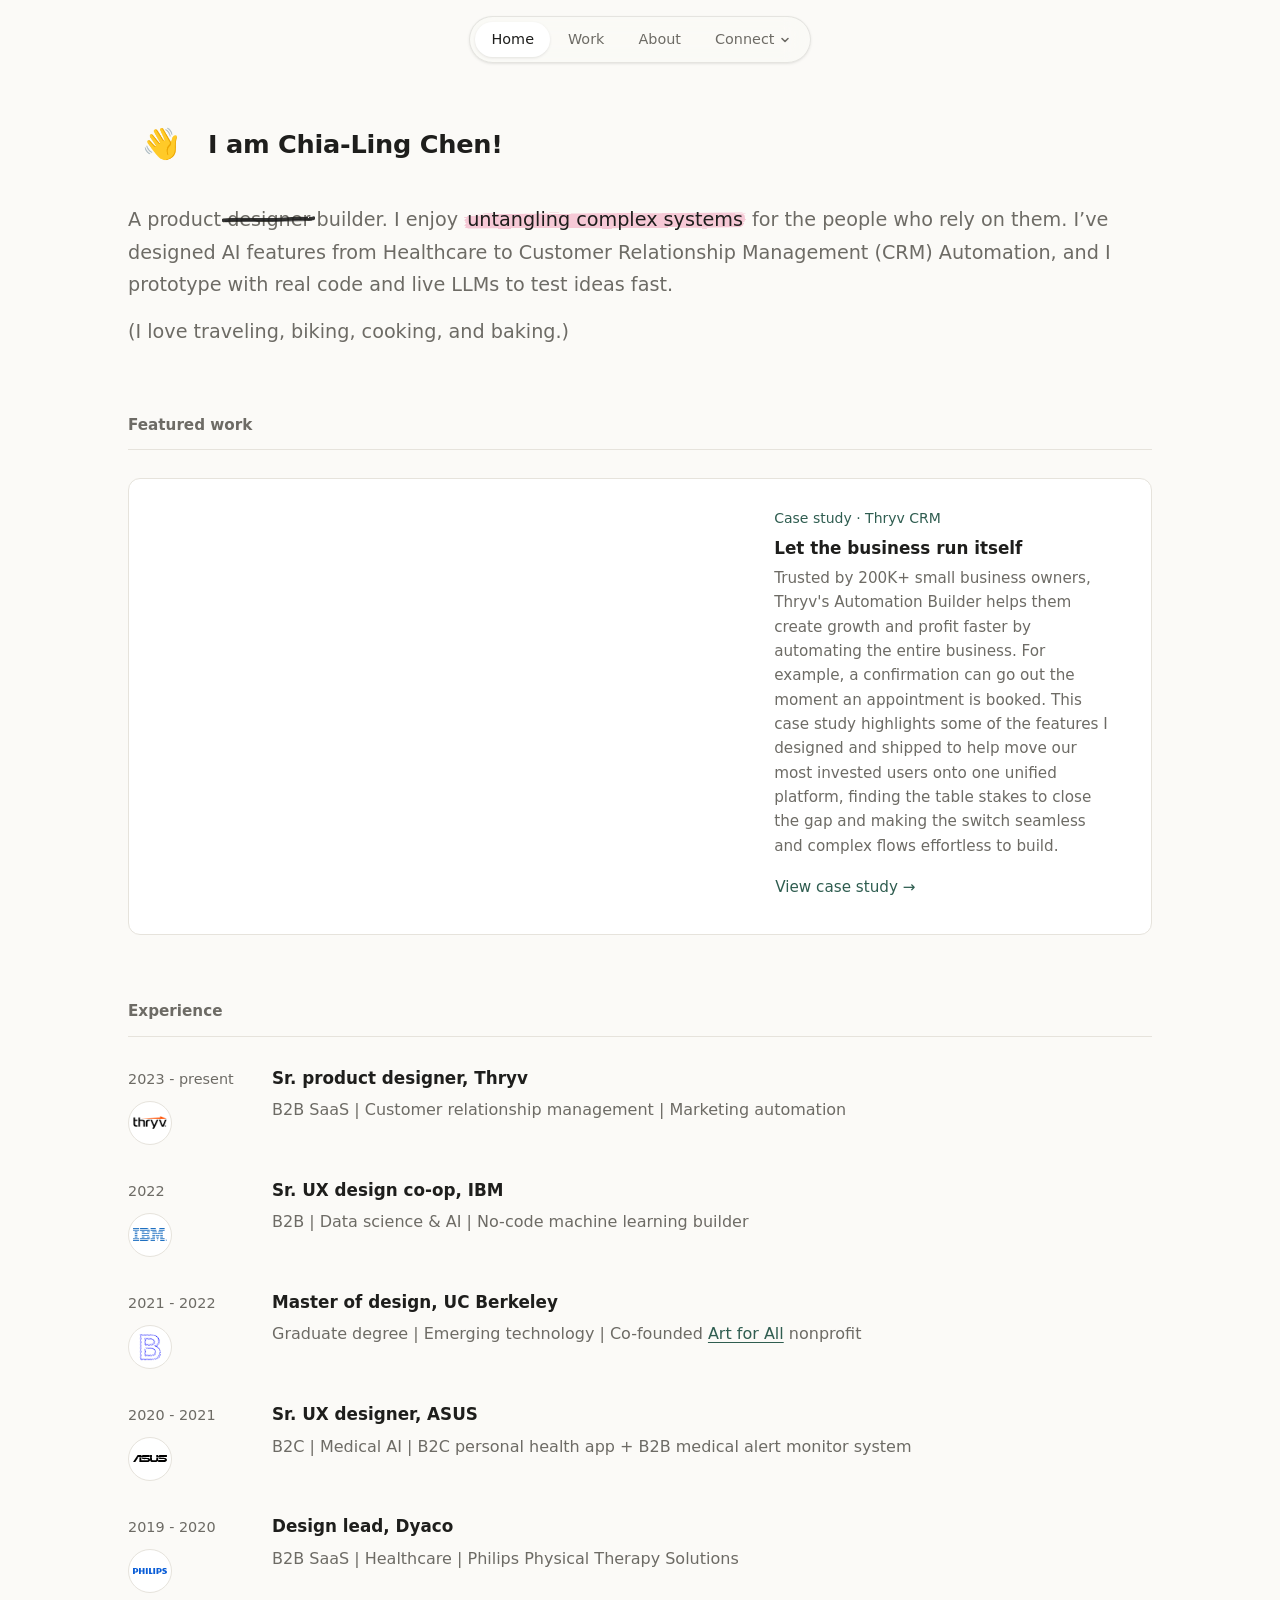
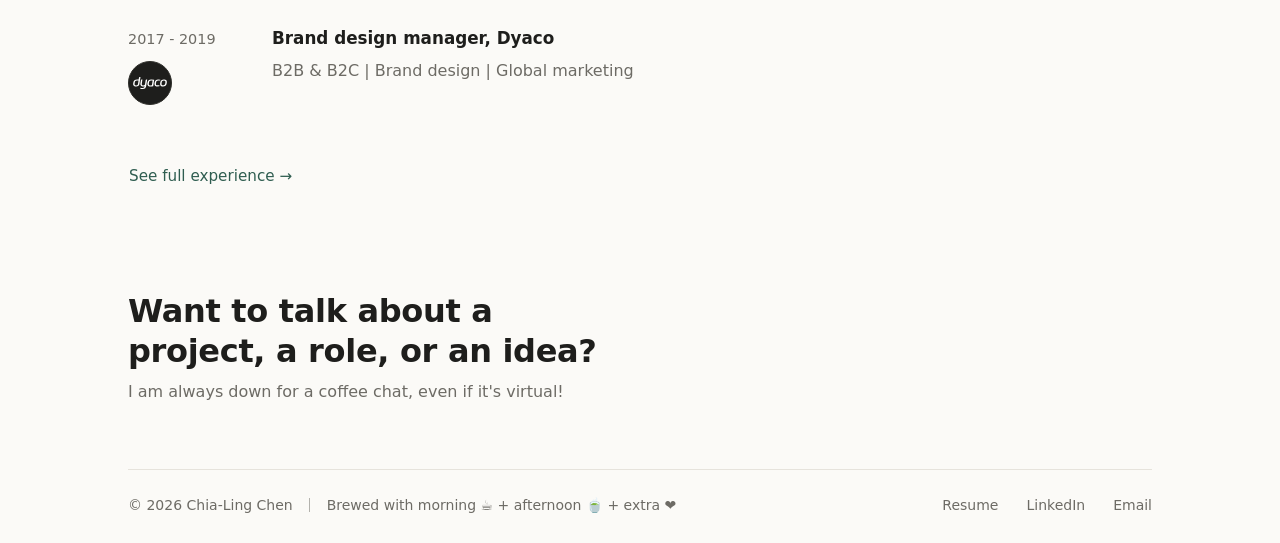
==== commit ca144a89: "Stack the AI note above its diagram and enlarge it Co-Authored-By: Claude Opus 5 <noreply@anthropic." ====
--- a/index.html
+++ b/index.html
@@ -6,7 +6,7 @@
   <meta name="color-scheme" content="light dark">
   <title>Chia-Ling Chen</title>
   <meta name="description" content="Chia-Ling Chen, product builder at Thryv CRM.">
-  <link rel="stylesheet" href="style.css?v=75">
+  <link rel="stylesheet" href="style.css?v=76">
   <script>
     // First visit to home: hold the intro until the welcome sequence plays (?intro replays it)
     try {
--- a/style.css
+++ b/style.css
@@ -606,6 +606,7 @@
 .case-pair .case-figure video { aspect-ratio: 2 / 1; object-fit: cover; }
 .case-figure--text { margin-bottom: 32px; }
 .case-figure--small { max-width: 28rem; }
+.case-figure--note { max-width: 33rem; }
 .case-split--logic { margin-bottom: 8px; }
 /* Artwork with a transparent background sits straight on the page */
 .case-figure--bare img { background: transparent; border: 0; border-radius: 0; }
@@ -621,8 +622,6 @@
   .case-split .case-figure { margin-top: 0; }
   .case-split--logic { grid-template-columns: minmax(0, 24rem) minmax(0, 1fr); gap: 40px; margin-top: 8px; }
   .case-split--logic .case-text p:last-of-type { margin-bottom: 16px; }
-  /* A diagram beside a short note: the text leads, the artwork sits smaller */
-  .case-split--note { grid-template-columns: minmax(0, 1fr) minmax(0, 22rem); }
   .case-pair { grid-template-columns: 1fr 1fr; align-items: start; }
   .case-pair--uneven { grid-template-columns: 3fr 2fr; }
   .case-pair--match { grid-template-columns: var(--a) var(--b); }
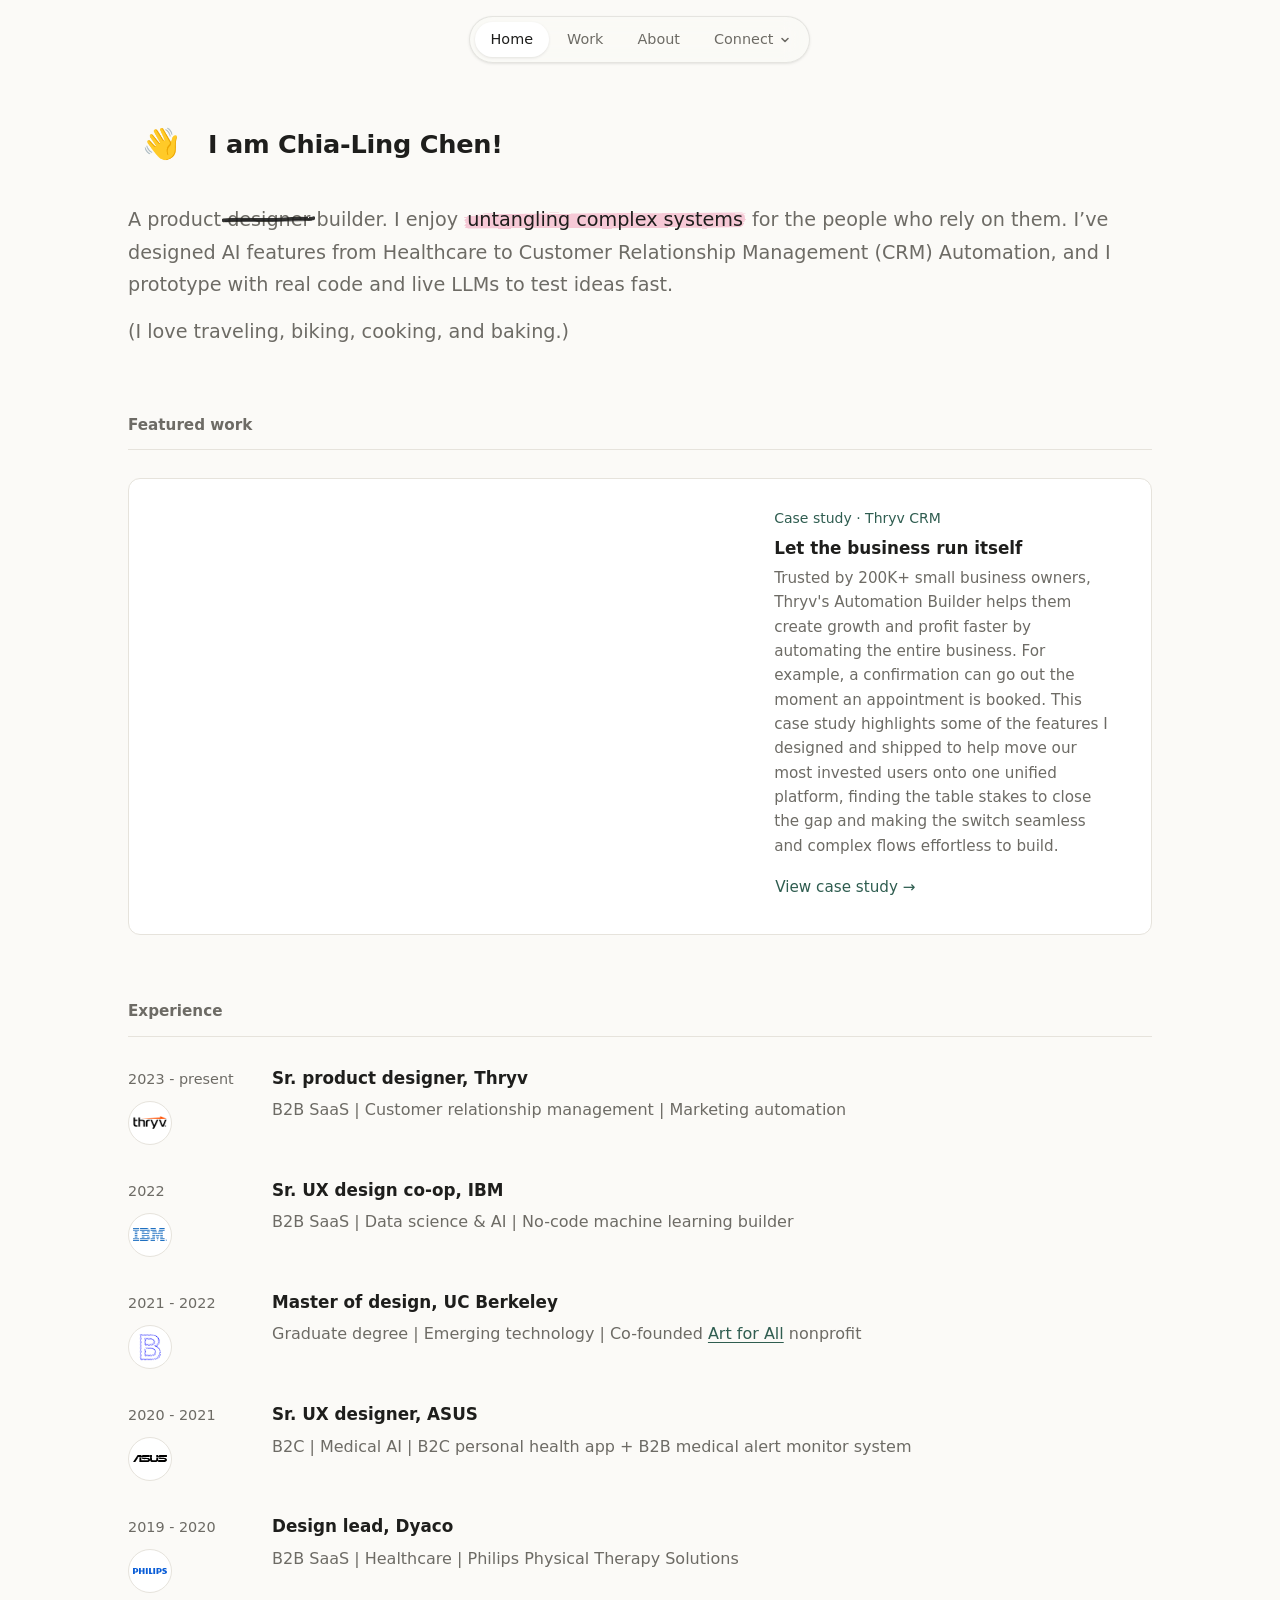
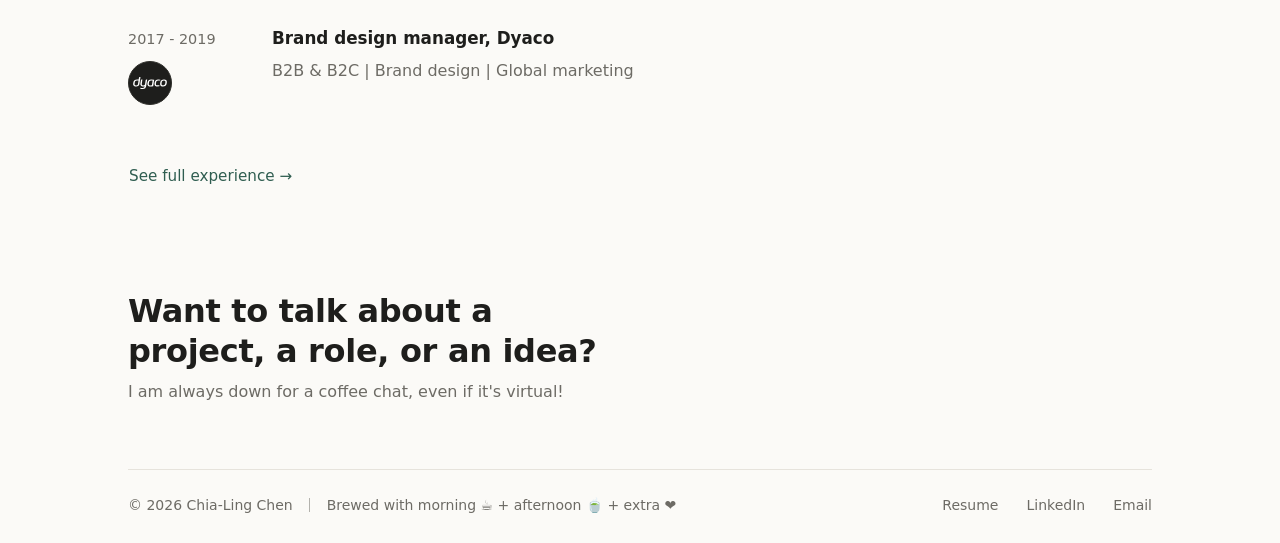
==== commit da87477c: "Carry the role summary onto About and sharpen the AI planning note - Label the IBM role B2B SaaS on " ====
--- a/index.html
+++ b/index.html
@@ -121,7 +121,7 @@
           </div>
           <div>
             <h3>Sr. UX design co-op, IBM</h3>
-            <p>B2B | Data science &amp; AI | No-code machine learning builder</p>
+            <p>B2B SaaS | Data science &amp; AI | No-code machine learning builder</p>
           </div>
         </li>
         <li>
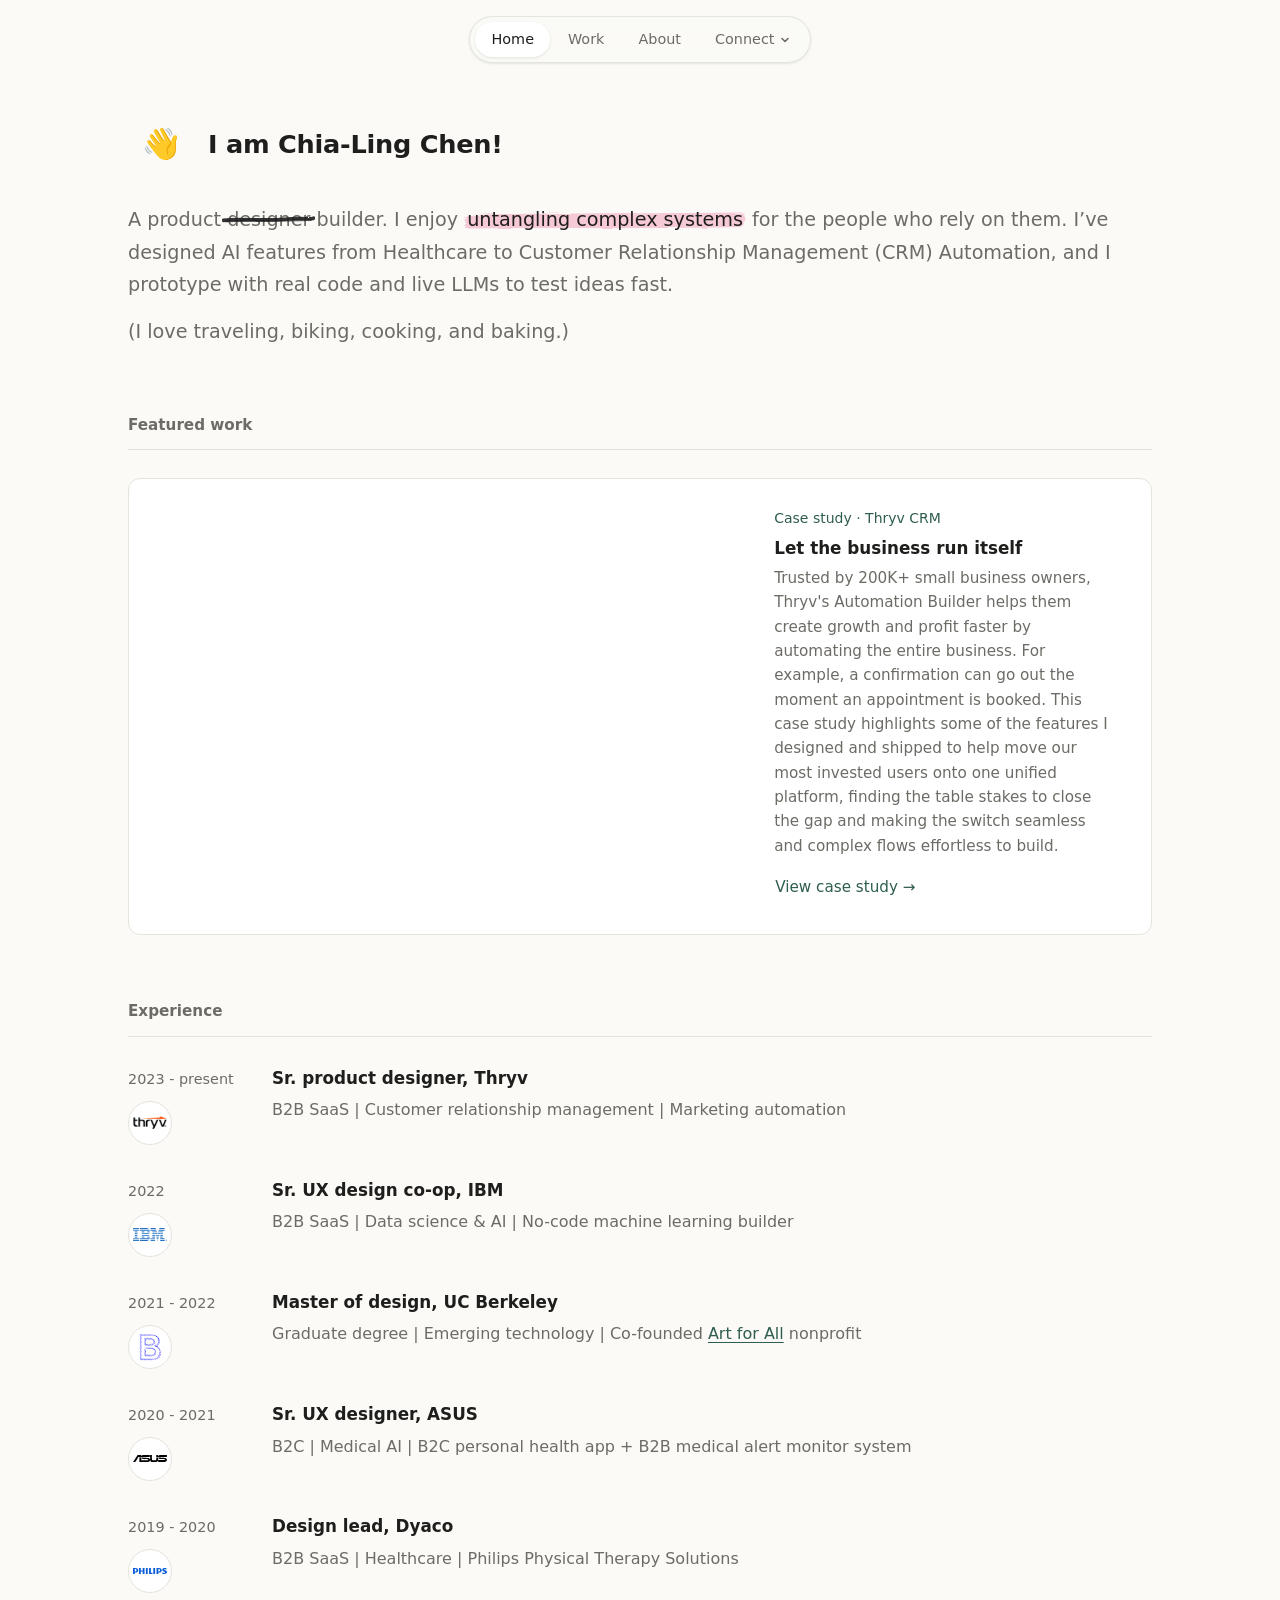
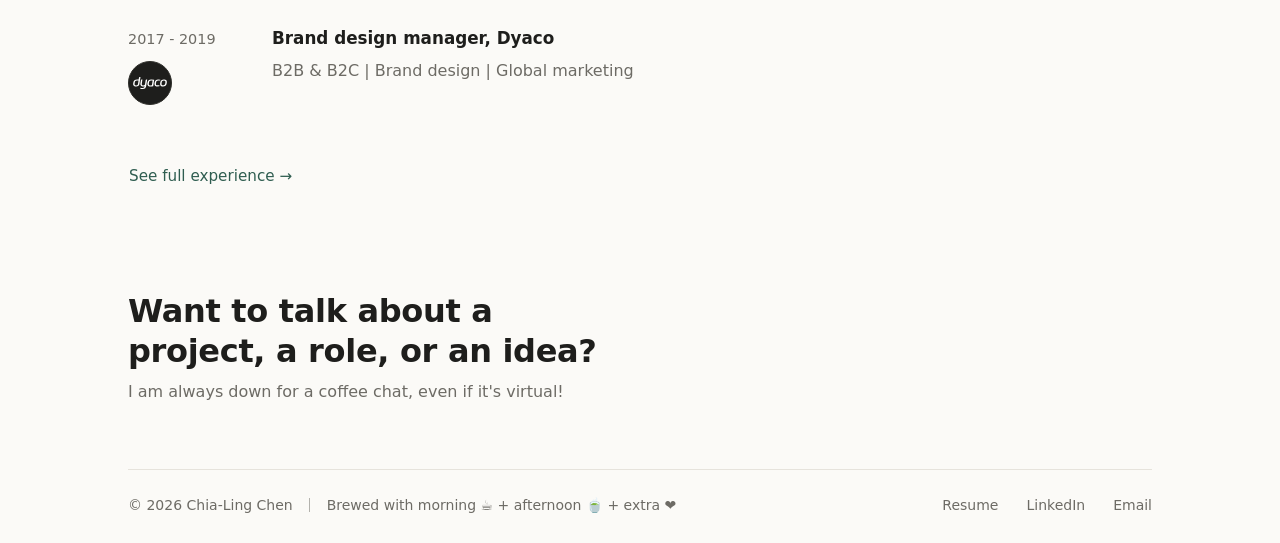
==== commit 45e52ef2: "Rework the problem and discovery narrative - Name the audience consistently as partners and small bu" ====
--- a/index.html
+++ b/index.html
@@ -6,7 +6,7 @@
   <meta name="color-scheme" content="light dark">
   <title>Chia-Ling Chen</title>
   <meta name="description" content="Chia-Ling Chen, product builder at Thryv CRM.">
-  <link rel="stylesheet" href="style.css?v=76">
+  <link rel="stylesheet" href="style.css?v=77">
   <script>
     // First visit to home: hold the intro until the welcome sequence plays (?intro replays it)
     try {
--- a/style.css
+++ b/style.css
@@ -589,6 +589,9 @@
 .case-stats strong { display: block; font-size: 2rem; line-height: 1.1; letter-spacing: -0.02em; color: var(--accent); }
 .case-stats span { display: block; margin-top: 8px; color: var(--muted); font-size: max(14px, 0.95rem); line-height: 1.5; }
 .case-figure { margin: 32px 0 0; }
+/* A text block after a figure needs the same gap the figure gets above it.
+   Scoped to the section so the side-by-side grids keep their own alignment. */
+.case-section > .case-figure + .case-text { margin-top: 32px; }
 .case-stats--outcome { margin-top: 32px; }
 .case-figure img, .case-figure video {
   display: block;
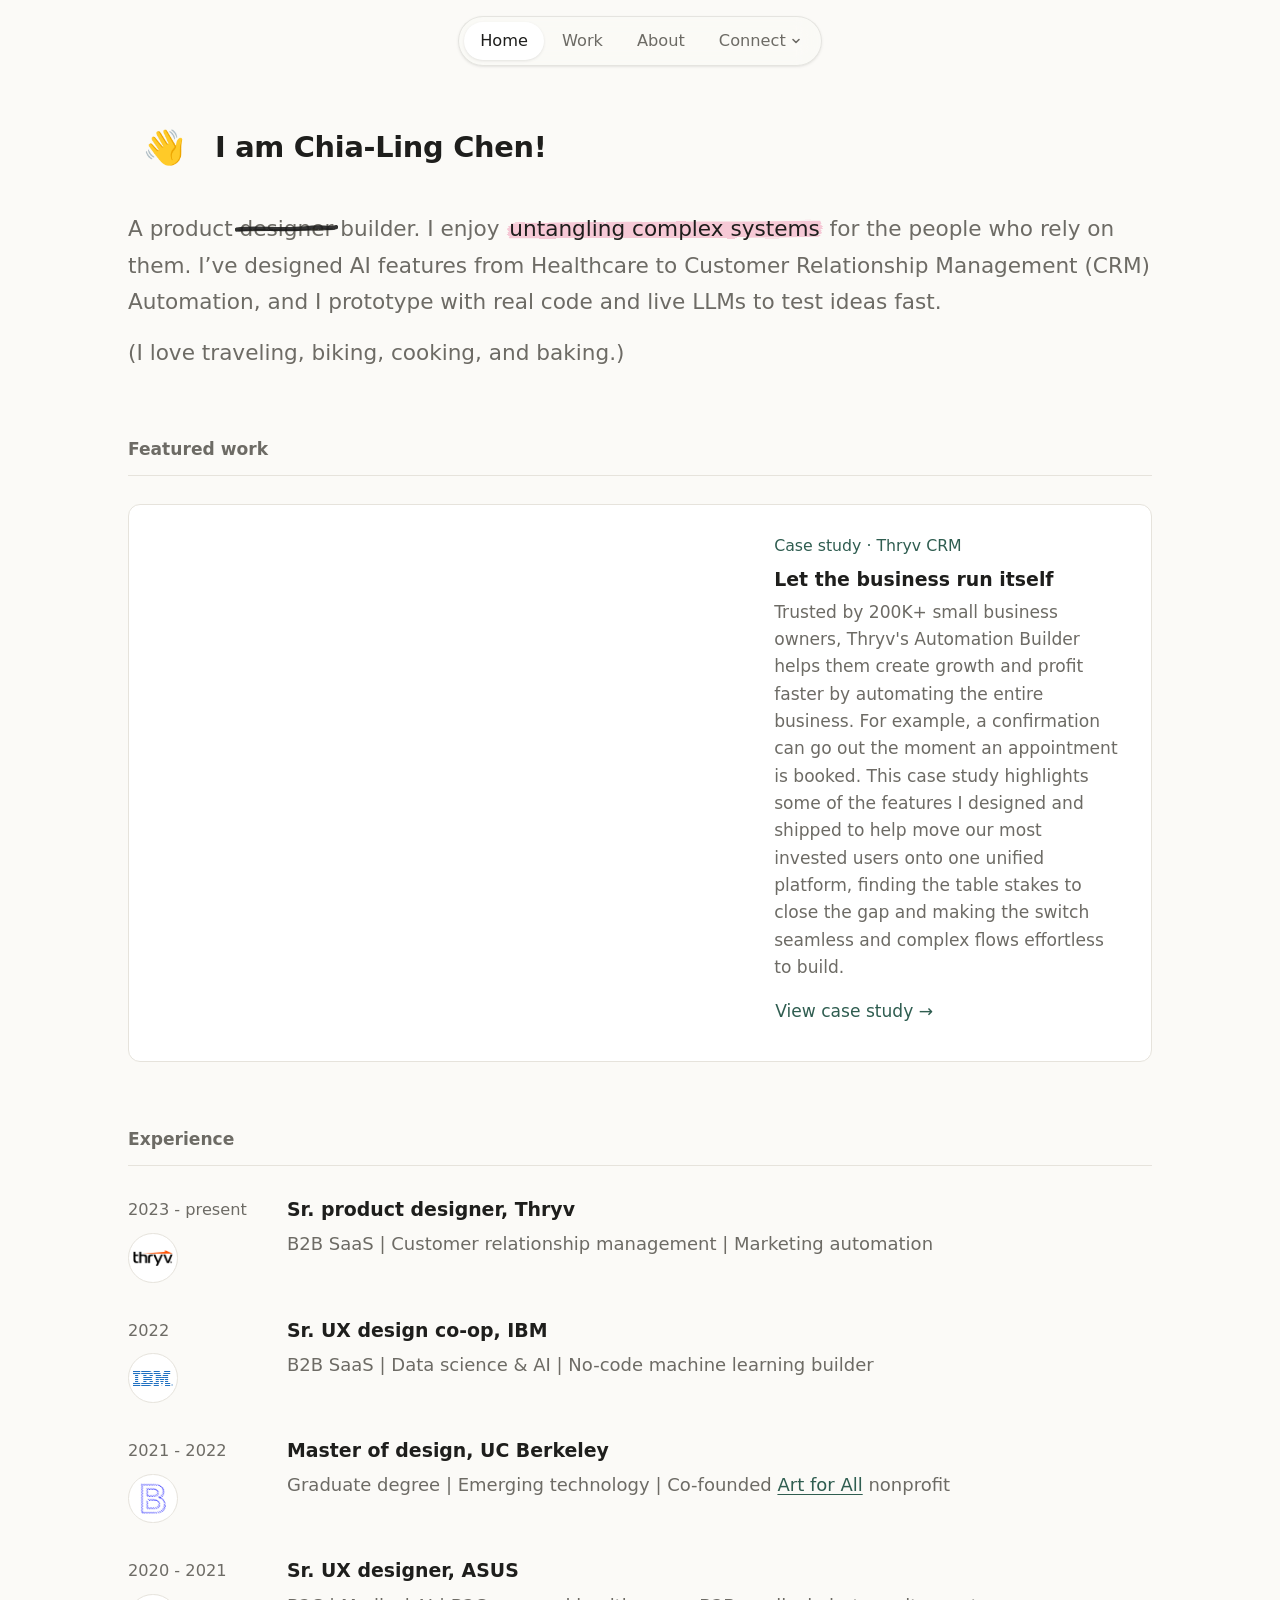
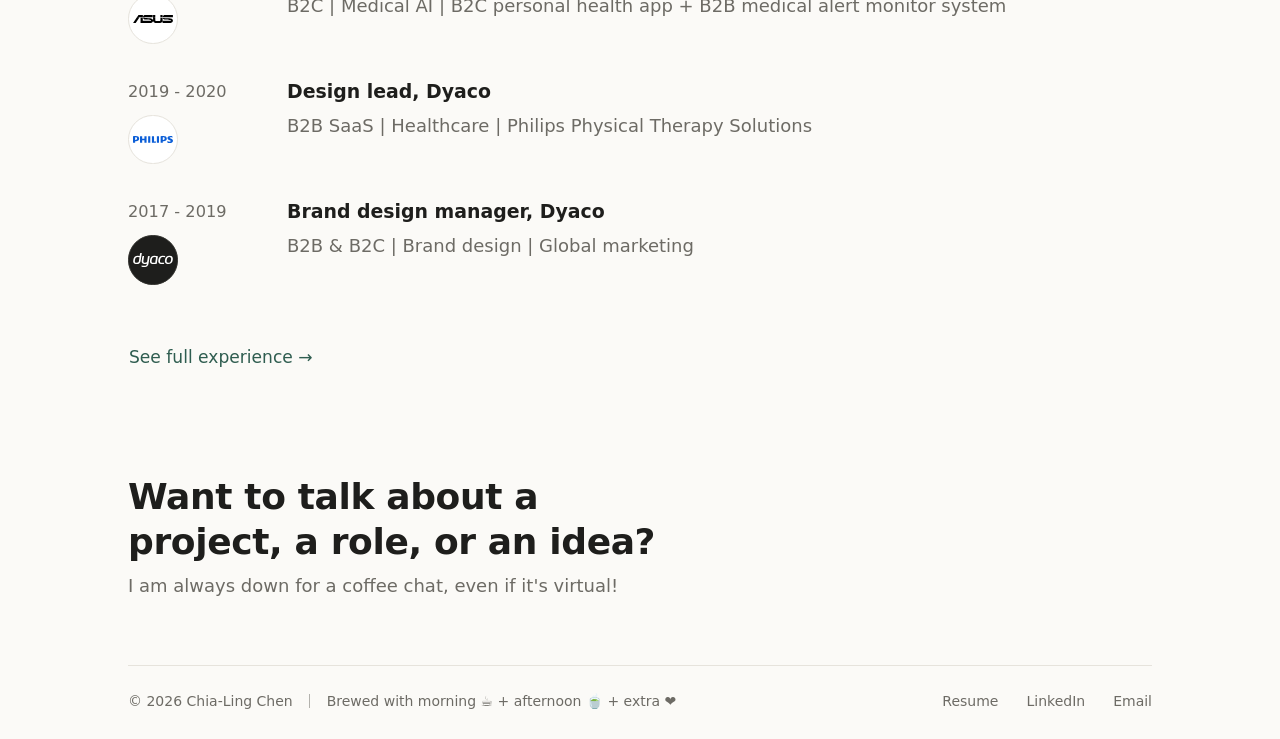
==== commit 734a94ae: "Raise the type scale and sharpen the case study intro - Set body text to 18px from 1024px up, 20px a" ====
--- a/index.html
+++ b/index.html
@@ -6,7 +6,7 @@
   <meta name="color-scheme" content="light dark">
   <title>Chia-Ling Chen</title>
   <meta name="description" content="Chia-Ling Chen, product builder at Thryv CRM.">
-  <link rel="stylesheet" href="style.css?v=77">
+  <link rel="stylesheet" href="style.css?v=78">
   <script>
     // First visit to home: hold the intro until the welcome sequence plays (?intro replays it)
     try {
--- a/style.css
+++ b/style.css
@@ -457,13 +457,14 @@
 }
 @media (min-width: 1024px) {
   main { width: 80vw; }
+  html { font-size: 112.5%; }   /* 18px base */
 }
 @media (min-width: 1440px) {
   main { width: 72vw; max-width: 1280px; }
-  html { font-size: 106.25%; }  /* 17px base */
+  html { font-size: 125%; }     /* 20px base */
 }
 @media (min-width: 1920px) {
-  html { font-size: 112.5%; }   /* 18px base */
+  html { font-size: 137.5%; }   /* 22px base */
 }
 
 /* Keep long text at a readable line length inside the wider column */
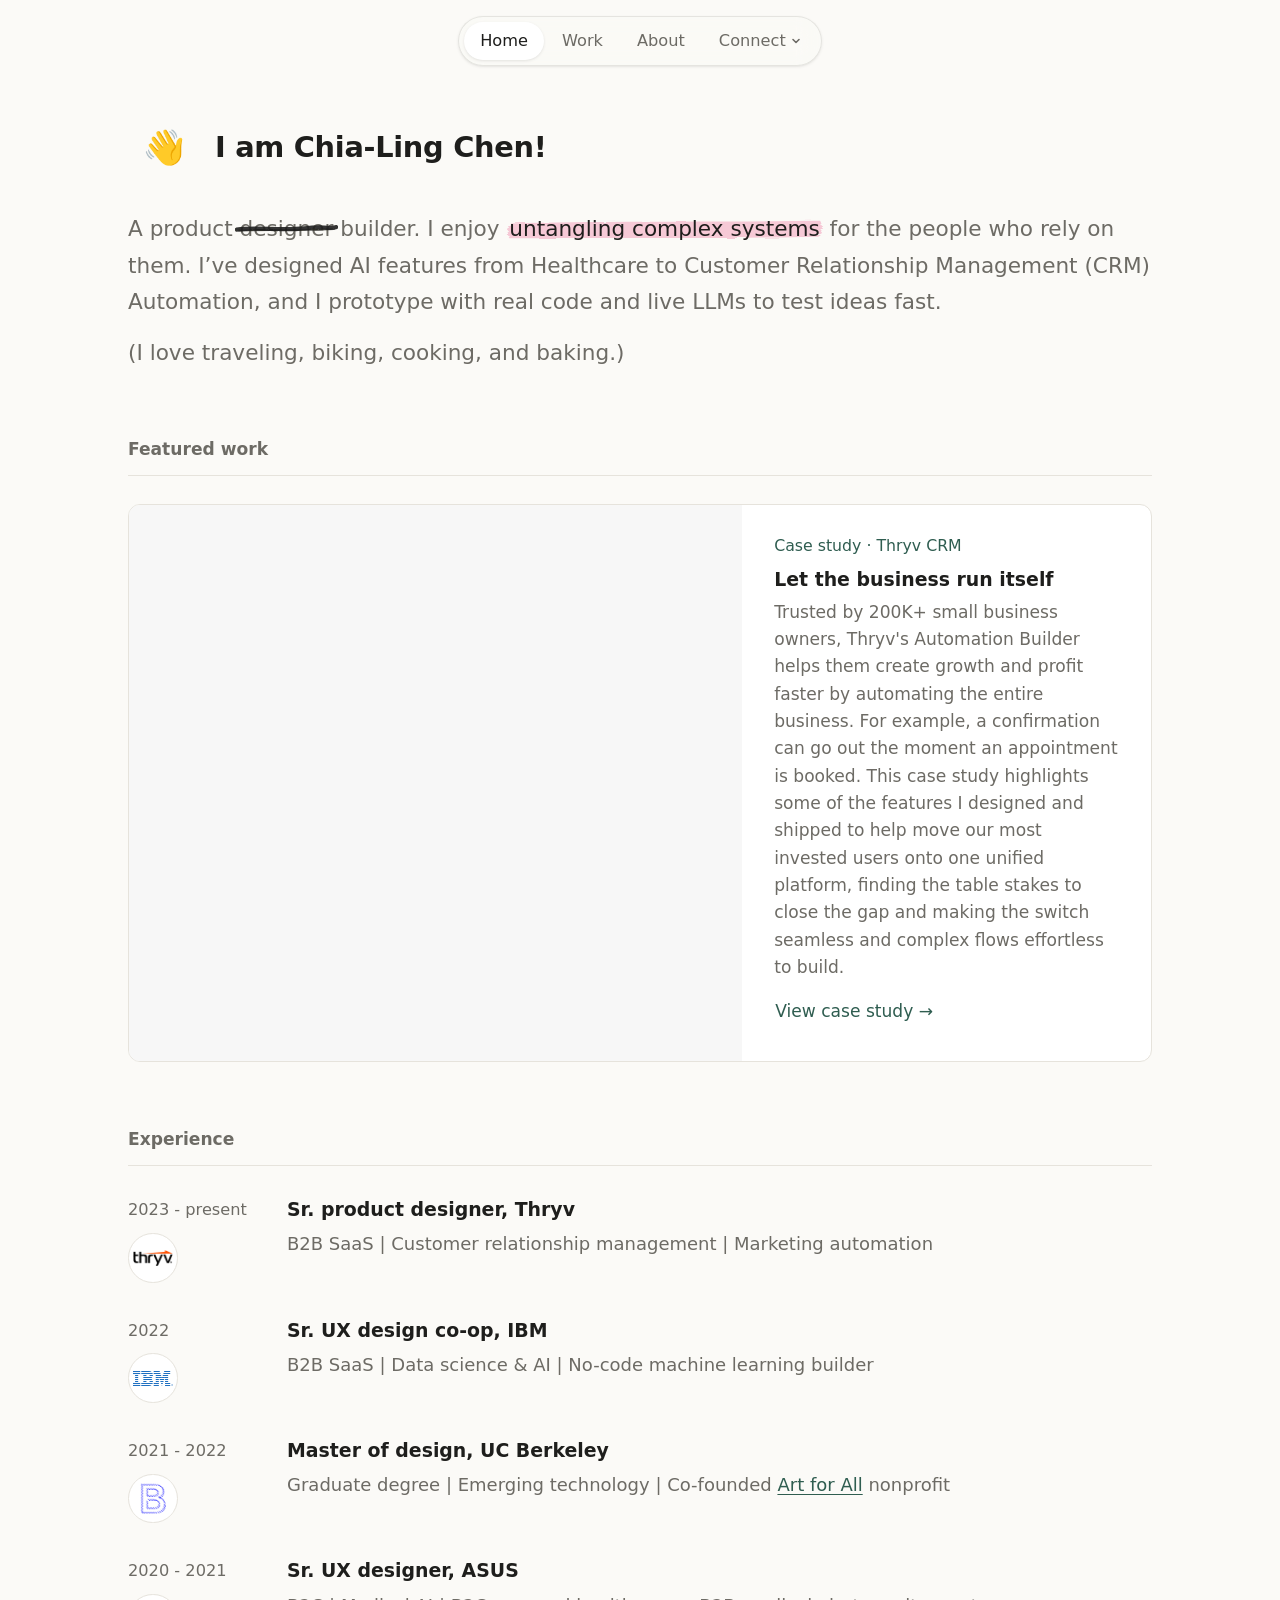
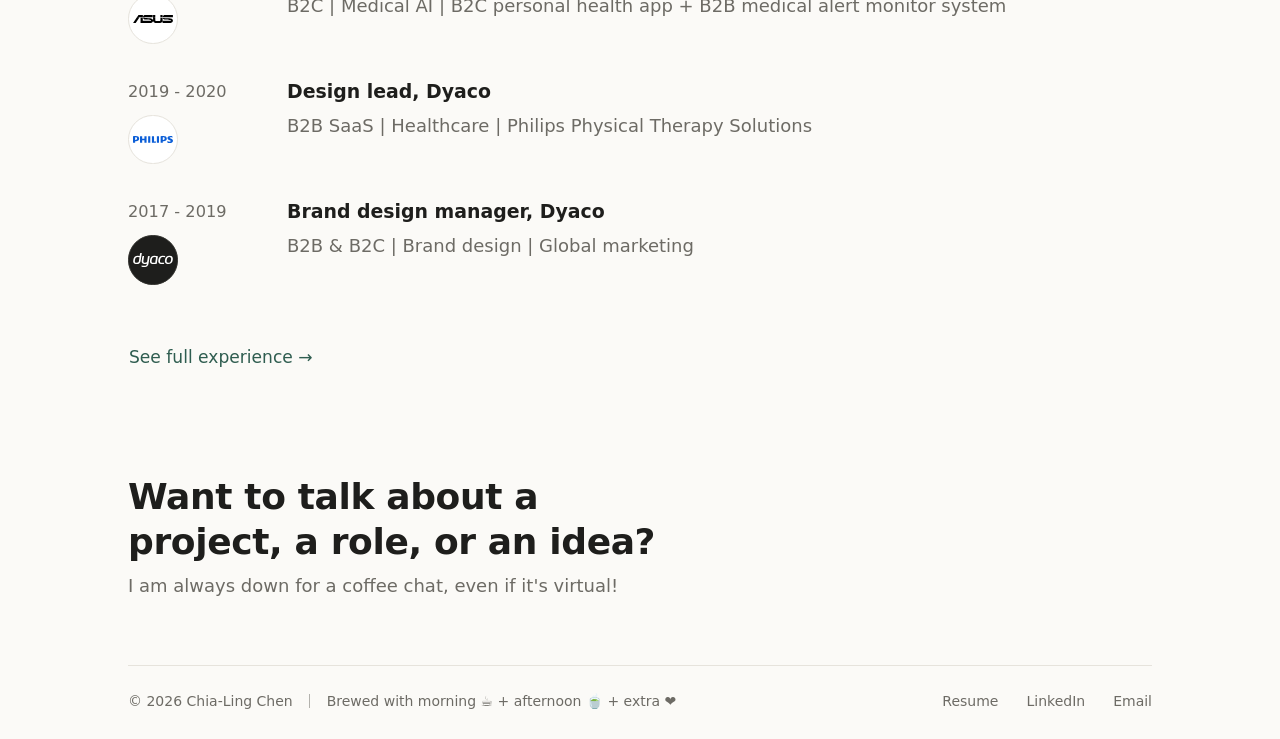
==== commit 4e97e21a: "Show the whole hero clip, and make About bullets solid The featured work card's media slot is 652x47" ====
--- a/index.html
+++ b/index.html
@@ -6,7 +6,7 @@
   <meta name="color-scheme" content="light dark">
   <title>Chia-Ling Chen</title>
   <meta name="description" content="Chia-Ling Chen, product builder at Thryv CRM.">
-  <link rel="stylesheet" href="style.css?v=78">
+  <link rel="stylesheet" href="style.css?v=81">
   <script>
     // First visit to home: hold the intro until the welcome sequence plays (?intro replays it)
     try {
@@ -72,7 +72,7 @@
       <h2>Featured work</h2>
       <a class="card card--hero" href="thryv-automation.html">
         <figure class="card__media">
-          <video autoplay src="media/thryv-automation/hero-flow.mp4" muted loop playsinline preload="auto" aria-label="Automation Builder canvas in Thryv CRM"></video>
+          <video autoplay src="media/thryv-automation/hero-flow.mp4?v=2" muted loop playsinline preload="auto" aria-label="Automation Builder canvas in Thryv CRM"></video>
         </figure>
         <div class="card__body">
           <div class="platform">Case study · Thryv CRM</div>
@@ -210,6 +210,6 @@
     }
   </script>
   <script src="nav.js?v=2"></script>
-  <script src="motion.js?v=7"></script>
+  <script src="motion.js?v=8"></script>
 </body>
 </html>
--- a/style.css
+++ b/style.css
@@ -310,7 +310,8 @@
 .year { color: var(--muted); font-size: max(14px, 0.9rem); padding-top: 3px; }
 .timeline h3 { font-size: 1.05rem; margin: 0 0 6px; }
 .timeline p { margin: 0; color: var(--muted); }
-.timeline ul { margin: 0; padding-left: 1.1em; color: var(--muted); }
+/* Nested inside .timeline, so browsers would default these to hollow circles */
+.timeline ul { margin: 0; padding-left: 1.1em; color: var(--muted); list-style: disc; }
 .timeline ul li + li { margin-top: 6px; }
 .logo {
   display: grid;
@@ -365,6 +366,7 @@
   transition: border-color 0.15s, color 0.15s;
 }
 .link-btn:hover, .link-btn:focus-visible { color: var(--accent); border-color: var(--accent); }
+.link-btn svg { width: 17px; height: 17px; flex-shrink: 0; fill: none; stroke: currentColor; stroke-width: 1.8; stroke-linecap: round; stroke-linejoin: round; }
 
 .cards {
   display: grid;
@@ -389,7 +391,10 @@
   overflow: hidden;
   margin-bottom: 16px;
 }
-.card__media { margin: 0; }
+/* #f7f7f7 is the Automation Builder canvas colour, measured off the clip itself.
+   It makes the space left over when a wide clip is fitted into a taller slot
+   read as part of the clip. */
+.card__media { margin: 0; background: #f7f7f7; }
 .card__media img,
 .card__media video,
 .card--hero .exp-media__placeholder {
@@ -397,7 +402,9 @@
   width: 100%;
   height: 100%;
   aspect-ratio: 16 / 9;
-  object-fit: cover;
+  /* The text column sets the card height, so the slot is far taller than the
+     clips are. Cropping to fill it hid a third of every frame. */
+  object-fit: contain;
   border: 0;
   border-radius: 0;
 }
